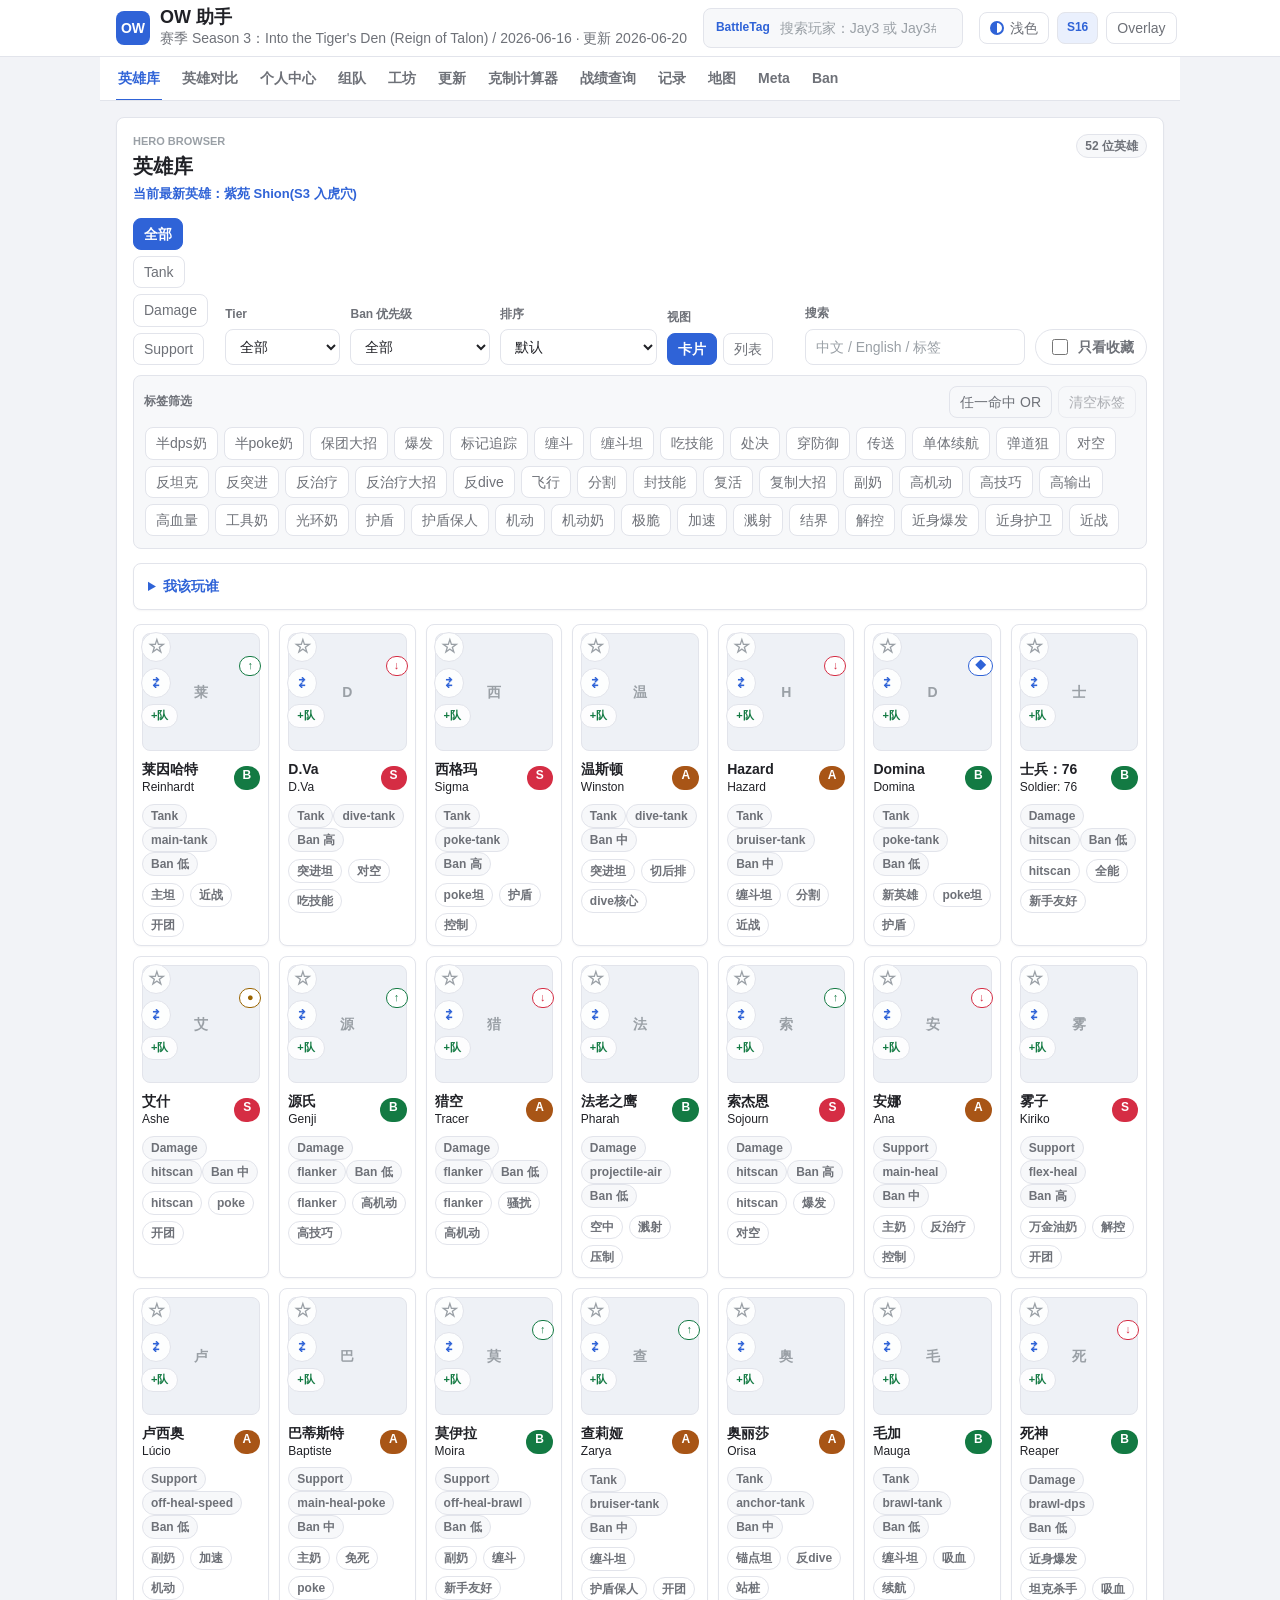
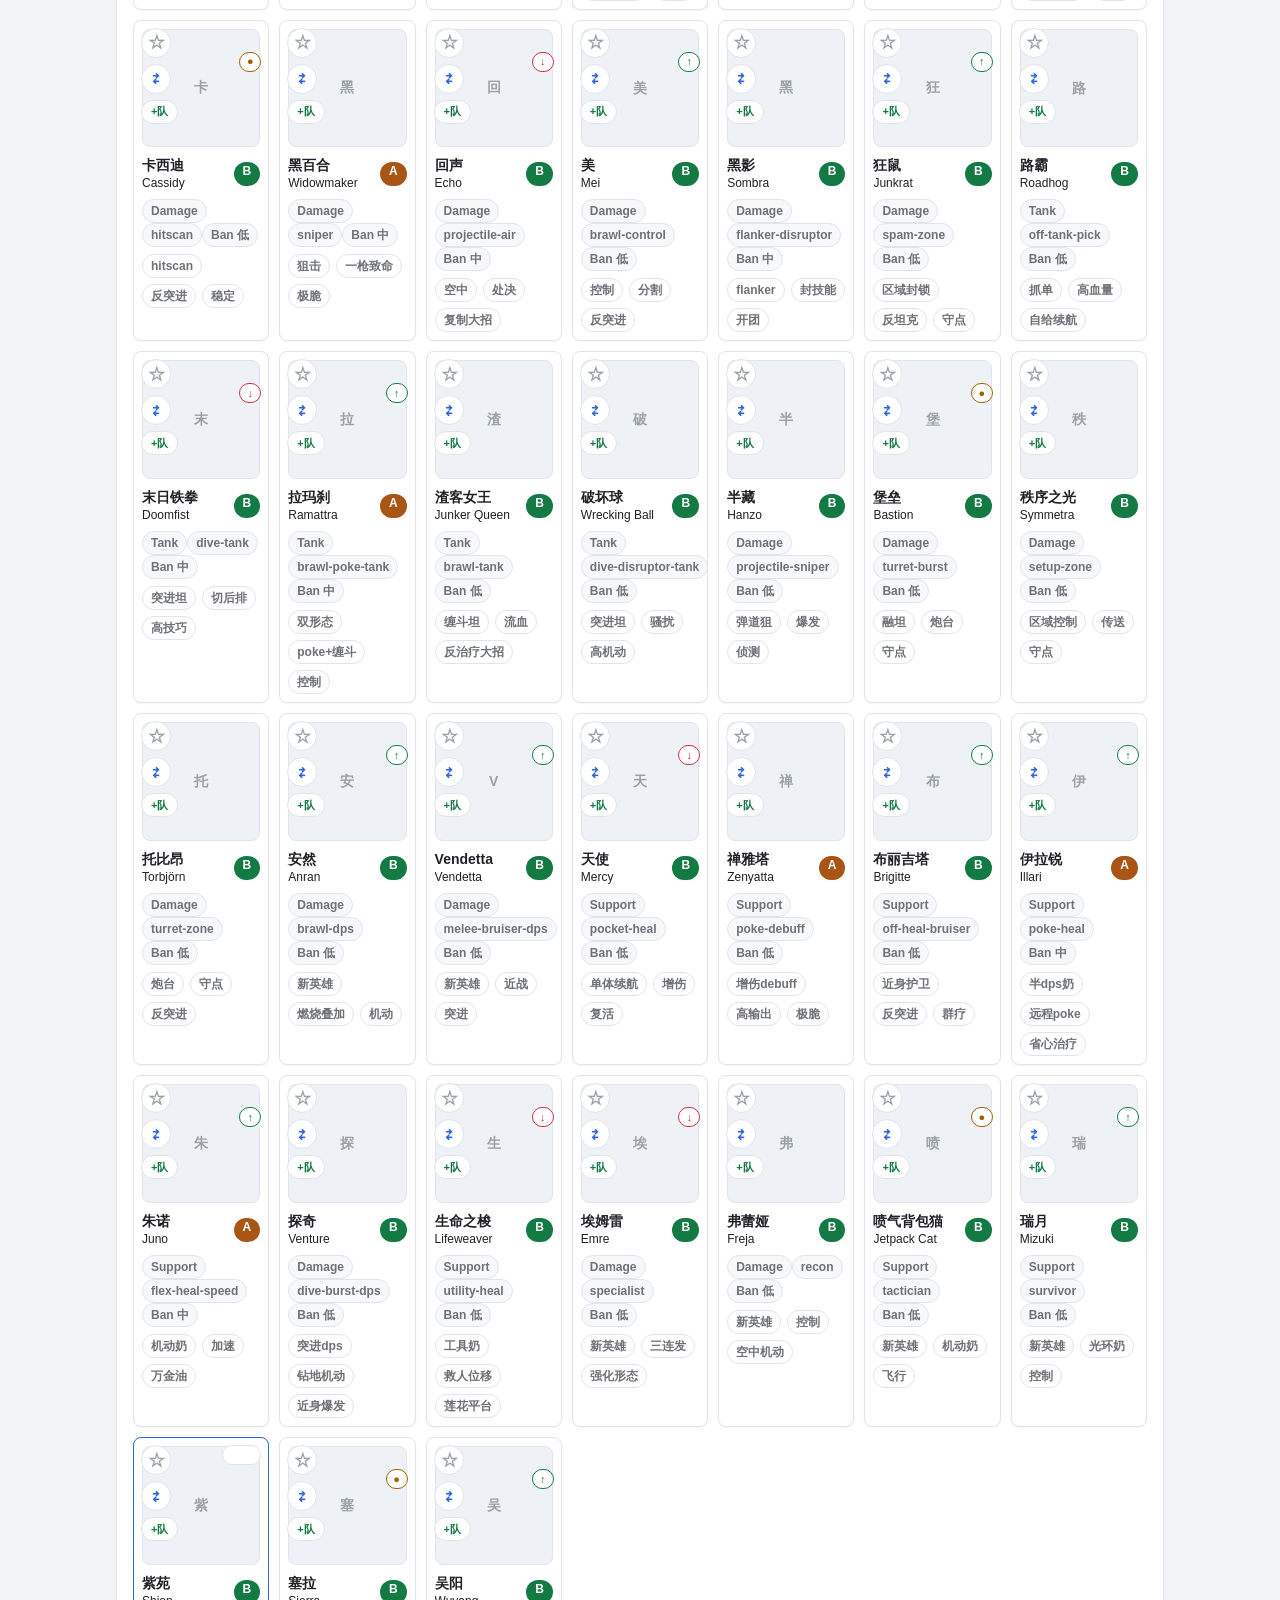
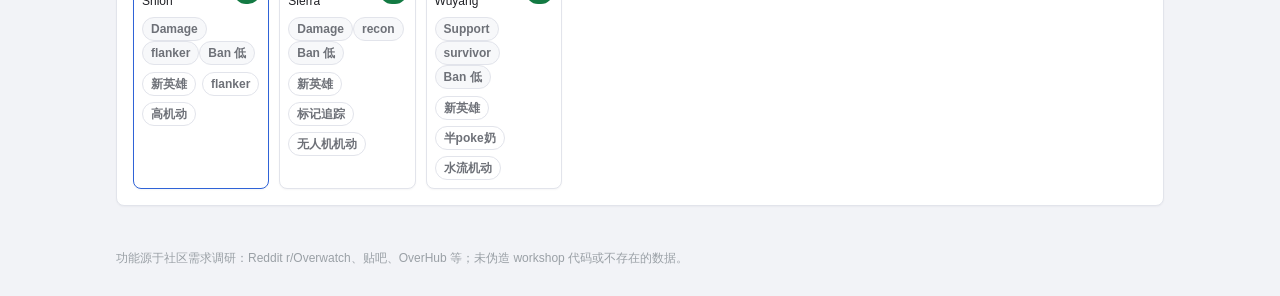
==== index.html @ 56c2a8f7 "Phase 18: 英雄库 列表/表格视图模式 (OP.GG 式) - state.heroView(grid|list) 持久化 ow-hero-view；renderHeroGrid 按模式分支，" ====
<!doctype html>
<html lang="zh-CN" data-theme="light">
  <head>
    <meta charset="utf-8">
    <meta name="viewport" content="width=device-width, initial-scale=1">
    <meta name="theme-color" content="#5383E8" media="(prefers-color-scheme: light)">
    <meta name="theme-color" content="#15171C" media="(prefers-color-scheme: dark)">
    <title>守望先锋助手</title>
    <link rel="icon" href="./icons/icon-192.png" sizes="192x192" type="image/png">
    <link rel="apple-touch-icon" href="./icons/icon-192.png">
    <script>
      (() => {
        try {
          const theme = window.localStorage.getItem("ow-theme") || "light";
          document.documentElement.dataset.theme = theme === "dark" ? "dark" : "light";
        } catch {
          document.documentElement.dataset.theme = "light";
        }
      })();
    </script>
    <script>
      (() => {
        if (window.location.protocol === "file:") return;
        const manifest = document.createElement("link");
        manifest.rel = "manifest";
        manifest.href = "./manifest.webmanifest";
        document.head.append(manifest);
      })();
    </script>
    <link rel="stylesheet" href="./src/styles.css">
    <script defer src="./src/theme.js"></script>
  </head>
  <body>
    <a class="skip-link" href="#main">跳到主内容</a>
    <header class="topbar">
      <div class="topbar-inner">
        <div class="brand">
          <div class="brand-mark" aria-hidden="true">OW</div>
          <div>
            <h1>OW 助手</h1>
            <p id="dataMeta">读取英雄数据中...</p>
          </div>
        </div>
        <label class="top-search" aria-label="BattleTag 战绩搜索">
          <span>BattleTag</span>
          <input id="playerSearchInput" type="search" placeholder="搜索玩家：Jay3 或 Jay3#1234" autocomplete="off">
        </label>
        <div class="top-actions">
          <button class="theme-toggle" type="button" id="themeToggle" aria-label="切换深浅主题" aria-pressed="false">
            <span class="theme-toggle-icon" aria-hidden="true"></span>
            <span class="theme-toggle-text">浅色</span>
          </button>
          <span class="season-pill">S16</span>
          <a class="overlay-link" href="?overlay=1" aria-label="打开 Overlay 模式">Overlay</a>
        </div>
      </div>
    </header>

    <nav class="view-tabs" aria-label="主导航" role="tablist">
      <button class="view-tab is-active" type="button" data-view="heroes" id="heroesTab">英雄库</button>
      <button class="view-tab" type="button" data-view="compare" id="compareTab">英雄对比</button>
      <button class="view-tab" type="button" data-view="me" id="meTab">个人中心</button>
      <button class="view-tab" type="button" data-view="team" id="teamTab">组队</button>
      <button class="view-tab" type="button" data-view="workshop" id="workshopTab">工坊</button>
      <button class="view-tab" type="button" data-view="updates" id="updatesTab">更新</button>
      <button class="view-tab" type="button" data-view="counter" id="counterTab">克制计算器</button>
      <button class="view-tab" type="button" data-view="profile" id="profileTab">战绩查询</button>
      <button class="view-tab" type="button" data-view="journal" id="journalTab">记录</button>
      <button class="view-tab" type="button" data-view="maps" id="mapsTab">地图</button>
      <button class="view-tab" type="button" data-view="meta" id="metaTab">Meta</button>
      <button class="view-tab" type="button" data-view="ban" id="banTab">Ban</button>
    </nav>

    <main class="app-shell" id="main" tabindex="-1">
      <section class="overlay-shell" id="overlayView" hidden aria-label="Overlay 精简模式">
        <div class="overlay-head">
          <div>
            <p class="eyebrow">Overlay</p>
            <h2>对局速查</h2>
          </div>
          <a class="ghost-link" href="./">完整模式</a>
        </div>
        <div class="overlay-grid">
          <div class="overlay-counter" id="overlayCounterMount"></div>
          <div class="overlay-ban" id="overlayBan"></div>
        </div>
      </section>

      <section class="panel view is-active" id="heroesView" aria-labelledby="heroesTitle">
        <div class="section-head">
          <div>
            <p class="eyebrow">Hero Browser</p>
            <h2 id="heroesTitle">英雄库</h2>
            <p class="latest-hero-line" id="latestHeroLine">当前最新英雄：读取中...</p>
          </div>
          <span class="count-pill" id="heroCount">0 位英雄</span>
        </div>

        <div class="toolbar" aria-label="英雄筛选">
          <div class="segmented" id="roleTabs" role="tablist" aria-label="职业筛选">
            <button class="is-active" type="button" data-role="all">全部</button>
            <button type="button" data-role="tank">Tank</button>
            <button type="button" data-role="damage">Damage</button>
            <button type="button" data-role="support">Support</button>
          </div>
          <label class="field">
            <span>Tier</span>
            <select id="tierFilter">
              <option value="all">全部</option>
              <option value="S">S</option>
              <option value="A">A</option>
              <option value="B">B</option>
              <option value="C">C</option>
            </select>
          </label>
          <label class="field">
            <span>Ban 优先级</span>
            <select id="banFilter">
              <option value="all">全部</option>
              <option value="high">high</option>
              <option value="medium">medium</option>
              <option value="low">low</option>
            </select>
          </label>
          <label class="field">
            <span>排序</span>
            <select id="heroSortFilter">
              <option value="default">默认</option>
              <option value="tier">Tier 高→低</option>
              <option value="diff-asc">难度 低→高</option>
              <option value="diff-desc">难度 高→低</option>
              <option value="hp-desc">总有效生命 高→低</option>
              <option value="name">名称 A→Z</option>
            </select>
          </label>
          <div class="field hero-view-field">
            <span>视图</span>
            <div class="segmented hero-view-toggle" id="heroViewToggle" role="group" aria-label="英雄库视图模式">
              <button class="is-active" type="button" data-hero-view="grid" aria-pressed="true">卡片</button>
              <button type="button" data-hero-view="list" aria-pressed="false">列表</button>
            </div>
          </div>
          <label class="field field-grow">
            <span>搜索</span>
            <input id="searchInput" type="search" placeholder="中文 / English / 标签">
          </label>
          <label class="favorite-filter">
            <input id="favoriteOnlyToggle" type="checkbox">
            <span>只看收藏</span>
          </label>
        </div>

        <div class="tag-filter-panel" aria-labelledby="heroTagFilterLabel">
          <div class="tag-filter-head">
            <span id="heroTagFilterLabel">标签筛选</span>
            <div class="tag-filter-actions">
              <button class="ghost-btn tag-match-toggle" type="button" id="tagMatchToggle" aria-pressed="false">任一命中 OR</button>
              <button class="ghost-btn" type="button" id="clearTagFilters" disabled>清空标签</button>
            </div>
          </div>
          <div class="tag-filter-list" id="heroTagFilters" role="group" aria-labelledby="heroTagFilterLabel"></div>
        </div>

        <details class="advisor-panel" id="heroRecommendPanel">
          <summary>我该玩谁</summary>
          <div class="recommend-controls" aria-label="新手英雄推荐器">
            <label class="field">
              <span>职业</span>
              <select id="recommendRole">
                <option value="all">任意</option>
                <option value="tank">重装</option>
                <option value="damage">输出</option>
                <option value="support">辅助</option>
              </select>
            </label>
            <label class="field">
              <span id="recommendDifficultyLabel">上手难度 ≤2</span>
              <input id="recommendDifficulty" type="range" min="1" max="5" value="2">
            </label>
            <label class="field">
              <span>风格标签</span>
              <select id="recommendTag">
                <option value="all">不限</option>
              </select>
            </label>
          </div>
          <div class="recommend-results" id="recommendResults" aria-live="polite"></div>
        </details>

        <div class="hero-grid" id="heroGrid" aria-live="polite" aria-busy="false"></div>
        <p class="empty-state" id="heroEmpty" aria-live="polite" hidden>没有符合条件的英雄。</p>
      </section>

      <section class="panel view" id="compareView" aria-labelledby="compareTitle">
        <div class="section-head">
          <div>
            <p class="eyebrow">Hero Compare</p>
            <h2 id="compareTitle">英雄对比</h2>
          </div>
          <span class="count-pill" id="compareCount">0 / 4</span>
        </div>
        <div class="compare-content" id="compareContent" aria-live="polite"></div>
      </section>

      <section class="panel view" id="teamView" aria-labelledby="teamTitle">
        <div class="section-head">
          <div>
            <p class="eyebrow">Team Builder</p>
            <h2 id="teamTitle">组队 · 阵容分析</h2>
          </div>
          <span class="count-pill" id="teamCount">0 / 5</span>
        </div>
        <div class="team-content" id="teamContent" aria-live="polite"></div>
      </section>

      <section class="panel view" id="meView" aria-labelledby="meTitle">
        <div class="section-head">
          <div>
            <p class="eyebrow">Profile</p>
            <h2 id="meTitle">个人中心</h2>
          </div>
        </div>
        <div class="me-content" id="meContent" aria-live="polite"></div>
      </section>

      <section class="panel view" id="workshopView" aria-labelledby="workshopTitle">
        <div class="section-head">
          <div>
            <p class="eyebrow">Workshop</p>
            <h2 id="workshopTitle">工坊代码</h2>
          </div>
        </div>
        <div class="workshop-content" id="workshopContent" aria-live="polite"></div>
      </section>

      <section class="panel view" id="updatesView" aria-labelledby="updatesTitle">
        <div class="section-head">
          <div>
            <p class="eyebrow">Updates</p>
            <h2 id="updatesTitle">更新</h2>
          </div>
          <span class="count-pill">2026 英雄与补丁</span>
        </div>

        <section class="updates-section" aria-labelledby="timelineTitle">
          <div class="subsection-head">
            <h3 id="timelineTitle">英雄时间线</h3>
            <span class="badge">2026 新英雄</span>
          </div>
          <div class="timeline-grid" id="updatesTimeline" aria-live="polite"></div>
        </section>

        <section class="updates-section" aria-labelledby="patchLogTitle">
          <div class="subsection-head">
            <h3 id="patchLogTitle">补丁日志</h3>
          </div>
          <div class="toolbar patch-toolbar" aria-label="补丁筛选">
            <label class="field">
              <span>职业</span>
              <select id="patchRoleFilter">
                <option value="all">全部</option>
                <option value="tank">重装</option>
                <option value="damage">输出</option>
                <option value="support">支援</option>
              </select>
            </label>
            <label class="field">
              <span>类型</span>
              <select id="patchTypeFilter">
                <option value="all">全部</option>
              </select>
            </label>
            <label class="field field-grow">
              <span>搜索</span>
              <input id="patchSearchInput" type="search" placeholder="英雄名 / 改动文本">
            </label>
          </div>
          <div class="patch-list" id="patchList" aria-live="polite"></div>
          <p class="empty-state" id="patchEmpty" aria-live="polite" hidden>暂无补丁日志。</p>
        </section>
      </section>

      <section class="panel view" id="counterView" aria-labelledby="counterTitle">
        <div class="section-head">
          <div>
            <p class="eyebrow">Counter Calculator</p>
            <h2 id="counterTitle">克制计算器</h2>
          </div>
          <span class="count-pill">1-5 个敌方英雄</span>
        </div>
        <div class="counter-layout">
          <div class="counter-picker">
            <label class="field">
              <span>输入敌方阵容</span>
              <input id="enemyInput" type="text" placeholder="例：D.Va, 法老之鹰, ana">
            </label>
            <label class="field">
              <span>我当前英雄</span>
              <select id="currentHeroSelect">
                <option value="">先选一个本方英雄</option>
              </select>
            </label>
            <div class="mini-actions">
              <button class="primary-btn" type="button" id="runCounter">计算推荐</button>
              <button class="ghost-btn" type="button" id="clearCounter">清空</button>
            </div>
            <div class="selected-list" id="selectedEnemies" aria-live="polite"></div>
            <div class="chip-grid" id="enemyChips" aria-label="选择敌方英雄"></div>
          </div>
          <div class="counter-results" id="counterResults" aria-live="polite"></div>
        </div>
      </section>

      <section class="panel view" id="profileView" aria-labelledby="profileTitle">
        <div class="section-head">
          <div>
            <p class="eyebrow">Player Search</p>
            <h2 id="profileTitle">战绩查询</h2>
          </div>
          <span class="count-pill" id="profileStatus">OverFast API</span>
        </div>
        <div class="profile-search-grid">
          <div class="field">
            <span>平台</span>
            <div class="segmented" id="platformTabs" aria-label="平台切换">
              <button class="is-active" type="button" data-platform="pc">PC</button>
              <button type="button" data-platform="console">主机</button>
            </div>
          </div>
        </div>
        <div class="recent-row" id="recentPlayers"></div>
        <div class="api-state" id="playerSearchState" aria-live="polite"></div>
        <div class="player-results" id="playerResults" aria-live="polite"></div>
        <div class="player-profile" id="playerProfile" aria-live="polite"></div>
      </section>

      <section class="panel view" id="journalView" aria-labelledby="journalTitle">
        <div class="section-head">
          <div>
            <p class="eyebrow">Session Journal</p>
            <h2 id="journalTitle">对局记录</h2>
          </div>
          <span class="count-pill" id="journalCount">0 局</span>
        </div>

        <form class="journal-form" id="journalForm">
          <fieldset class="journal-result-field">
            <legend>本局结果</legend>
            <div class="segmented journal-result" id="journalResultGroup" aria-label="选择本局结果">
              <button class="is-active" type="button" data-journal-result="win" aria-pressed="true">胜</button>
              <button type="button" data-journal-result="loss" aria-pressed="false">负</button>
              <button type="button" data-journal-result="draw" aria-pressed="false">平</button>
            </div>
          </fieldset>
          <label class="field">
            <span>我方英雄</span>
            <select id="journalHeroSelect" required>
              <option value="">选择英雄</option>
            </select>
          </label>
          <label class="field">
            <span>地图</span>
            <select id="journalMapSelect" required>
              <option value="">选择地图</option>
            </select>
          </label>
          <label class="field">
            <span>敌方阵容备注</span>
            <input id="journalEnemyNote" type="text" maxlength="120" placeholder="例：双飞 / 黑影绕后">
          </label>
          <label class="field field-grow">
            <span>备注</span>
            <textarea id="journalNote" rows="2" maxlength="240" placeholder="心情、失误点、队伍节奏"></textarea>
          </label>
          <div class="journal-actions">
            <button class="primary-btn" type="submit" id="saveJournal">保存本局</button>
            <button class="ghost-btn" type="button" id="clearJournal">清空全部</button>
          </div>
        </form>
        <div class="journal-tools" aria-label="记录导入导出与分享">
          <button class="ghost-btn" type="button" id="exportJournal">导出 JSON</button>
          <button class="ghost-btn" type="button" id="importJournal">导入 JSON</button>
          <label class="favorite-filter journal-replace-toggle">
            <input id="replaceJournalToggle" type="checkbox">
            <span>替换全部</span>
          </label>
          <button class="primary-btn" type="button" id="shareJournal">生成分享图</button>
          <input class="sr-only" id="journalImportFile" type="file" accept=".json,application/json">
          <canvas class="share-canvas" id="journalShareCanvas" width="1080" height="1350" aria-hidden="true"></canvas>
        </div>
        <p class="api-state" id="journalStatus" aria-live="polite"></p>

        <div class="journal-summary" id="journalSummary" aria-live="polite"></div>

        <div class="journal-tables">
          <section class="journal-block" aria-labelledby="journalHeroStatsTitle">
            <div class="subsection-head">
              <h3 id="journalHeroStatsTitle">按英雄趋势</h3>
            </div>
            <div class="stats-table-wrap" id="journalHeroTable"></div>
          </section>
          <section class="journal-block" aria-labelledby="journalMapStatsTitle">
            <div class="subsection-head">
              <h3 id="journalMapStatsTitle">按地图趋势</h3>
            </div>
            <div class="stats-table-wrap" id="journalMapTable"></div>
          </section>
        </div>

        <section class="journal-block" aria-labelledby="journalListTitle">
          <div class="subsection-head">
            <h3 id="journalListTitle">最近记录</h3>
            <span class="badge">平局不计入胜率分母</span>
          </div>
          <div class="journal-list" id="journalList"></div>
          <p class="empty-state" id="journalEmpty" aria-live="polite" hidden>记录你的第一局，长期看胜率趋势。</p>
        </section>
      </section>

      <section class="panel view" id="mapsView" aria-labelledby="mapsTitle">
        <div class="section-head">
          <div>
            <p class="eyebrow">Maps</p>
            <h2 id="mapsTitle">地图</h2>
          </div>
          <span class="count-pill" id="mapCount">0 张地图</span>
        </div>
        <div class="toolbar maps-toolbar">
          <div class="segmented" id="mapModeTabs" aria-label="地图模式筛选">
            <button class="is-active" type="button" data-mode="all">全部</button>
          </div>
        </div>
        <div class="api-state" id="mapsState" aria-live="polite"></div>
        <div class="maps-grid" id="mapsGrid"></div>
        <div class="map-detail" id="mapDetail" aria-live="polite"></div>
      </section>

      <section class="panel view" id="metaView" aria-labelledby="metaTitle">
        <div class="section-head">
          <div>
            <p class="eyebrow">Meta Dashboard</p>
            <h2 id="metaTitle">Meta 仪表盘</h2>
          </div>
          <span class="count-pill">本地英雄数据聚合</span>
        </div>
        <div class="meta-layout">
          <div id="tierGrid"></div>
          <div id="banBoard"></div>
          <div id="rolePassives"></div>
        </div>
      </section>

      <section class="panel view" id="banView" aria-labelledby="banTitle">
        <div class="section-head">
          <div>
            <p class="eyebrow">Ban Assistant</p>
            <h2 id="banTitle">当前建议 Ban 名单</h2>
          </div>
          <span class="count-pill" id="banCount">0 条建议</span>
        </div>
        <div class="ban-list" id="banList"></div>
      </section>
    </main>

    <aside class="compare-tray" id="compareTray" aria-label="英雄对比盘" hidden></aside>

    <footer class="site-footer">
      <p>功能源于社区需求调研：Reddit r/Overwatch、贴吧、OverHub 等；未伪造 workshop 代码或不存在的数据。</p>
    </footer>

    <aside class="drawer" id="detailDrawer" aria-hidden="true" aria-label="英雄详情">
      <div class="drawer-scrim" id="drawerScrim"></div>
      <div class="drawer-panel" id="detailDialog" role="dialog" aria-modal="true" aria-labelledby="detailTitle" tabindex="-1">
        <button class="icon-btn close-btn" type="button" id="closeDrawer" aria-label="关闭详情">×</button>
        <div id="detailContent"></div>
      </div>
    </aside>

    <script>
      (() => {
        if (window.location.protocol === "file:") {
          const dataMeta = document.getElementById("dataMeta");
          const heroEmpty = document.getElementById("heroEmpty");
          if (dataMeta) dataMeta.textContent = "请使用 http.server 从项目根目录打开。";
          if (heroEmpty) {
            heroEmpty.hidden = false;
            heroEmpty.textContent = "file:// 下已跳过应用脚本与 Service Worker 注册。";
          }
          return;
        }
        ["./src/app.js", "./src/pwa.js"].forEach((src) => {
          const script = document.createElement("script");
          script.type = "module";
          script.src = src;
          document.body.append(script);
        });
      })();
    </script>
  </body>
</html>
---- src/styles.css ----
:root {
  color-scheme: light;
  --bg: #F2F3F7;
  --surface: #FFFFFF;
  --surface-2: #F7F8FA;
  --surface-3: #EEF1F6;
  --border: #E2E4EB;
  --text: #202126;
  --text-2: #6E7178;
  --text-3: #9AA0A6;
  --primary: #2F63D7;
  --primary-weak: #EAF0FD;
  --win: #275DCE;
  --loss: #D52D44;
  --good: #137A43;
  --warn: #9A6400;
  --tier-s: #D52D44;
  --tier-a: #A85516;
  --tier-b: #137A43;
  --tier-c: #666C75;
  --tank: #A85516;
  --damage: #D52D44;
  --support: #137A43;
  --shadow: 0 1px 2px rgba(15, 23, 42, .04);
  --shadow-hover: 0 8px 24px rgba(15, 23, 42, .08);
  --focus: 0 0 0 3px rgba(83, 131, 232, .18);
  --overlay: rgba(17, 24, 39, .48);
  --radius: 8px;
}

[data-theme="dark"] {
  color-scheme: dark;
  --bg: #15171C;
  --surface: #1E2026;
  --surface-2: #24262D;
  --surface-3: #2A2D35;
  --border: #2E313A;
  --text: #E6E8EC;
  --text-2: #9CA1AC;
  --text-3: #737987;
  --primary: #78A5FF;
  --primary-weak: #26344F;
  --win: #6F9BFF;
  --loss: #FF6678;
  --good: #52D989;
  --warn: #EAB647;
  --tier-s: #F05C6E;
  --tier-a: #F0AE6A;
  --tier-b: #52D989;
  --tier-c: #AEB6C3;
  --tank: #F0AE6A;
  --damage: #F05C6E;
  --support: #52D989;
  --shadow: 0 1px 2px rgba(0, 0, 0, .24);
  --shadow-hover: 0 10px 28px rgba(0, 0, 0, .28);
  --focus: 0 0 0 3px rgba(91, 141, 239, .24);
  --overlay: rgba(0, 0, 0, .62);
}

* {
  box-sizing: border-box;
}

html {
  min-width: 320px;
  overflow-x: hidden;
  background: var(--bg);
}

body {
  margin: 0;
  min-width: 320px;
  overflow-x: hidden;
  background: var(--bg);
  color: var(--text);
  font-family: -apple-system, "Segoe UI", "Microsoft YaHei", Roboto, sans-serif;
  font-size: 14px;
  line-height: 1.45;
  text-rendering: optimizeLegibility;
}

button,
input,
select,
textarea {
  font: inherit;
}

button {
  color: inherit;
}

button,
select,
input,
textarea {
  min-width: 0;
}

button:focus-visible,
input:focus-visible,
select:focus-visible,
textarea:focus-visible,
a:focus-visible,
summary:focus-visible,
[tabindex]:focus-visible {
  outline: 2px solid var(--primary);
  outline-offset: 2px;
  box-shadow: var(--focus);
}

h1,
h2,
h3,
h4,
p,
dl,
dd {
  margin: 0;
}

img {
  display: block;
  max-width: 100%;
}

[hidden] {
  display: none !important;
}

.sr-only {
  position: absolute !important;
  width: 1px;
  height: 1px;
  margin: -1px;
  overflow: hidden;
  clip: rect(0, 0, 0, 0);
  white-space: nowrap;
  border: 0;
  padding: 0;
}

.skip-link {
  position: fixed;
  top: 10px;
  left: 10px;
  z-index: 100;
  transform: translateY(-140%);
  border: 2px solid var(--primary);
  border-radius: var(--radius);
  padding: 9px 12px;
  background: var(--surface);
  color: var(--primary);
  font-weight: 900;
  text-decoration: none;
}

.skip-link:focus,
.skip-link:focus-visible {
  transform: translateY(0);
}

.pwa-update-toast {
  position: fixed;
  right: 16px;
  bottom: 16px;
  z-index: 80;
  max-width: calc(100vw - 32px);
  border: 1px solid var(--primary);
  border-radius: var(--radius);
  padding: 10px 14px;
  background: var(--primary);
  color: var(--surface);
  font-weight: 800;
  box-shadow: var(--shadow-hover);
  cursor: pointer;
}

.pwa-update-toast:disabled {
  cursor: progress;
  opacity: .72;
}

.topbar {
  position: sticky;
  top: 0;
  z-index: 20;
  border-bottom: 1px solid var(--border);
  background: var(--surface);
}

.topbar-inner,
.view-tabs,
.app-shell,
.site-footer {
  width: min(1080px, 100%);
  margin: 0 auto;
  padding-inline: 16px;
}

.topbar-inner {
  display: grid;
  grid-template-columns: auto minmax(260px, 1fr) auto;
  gap: 16px;
  align-items: center;
  min-height: 56px;
}

.brand {
  display: flex;
  align-items: center;
  gap: 10px;
  min-width: max-content;
}

.brand-mark {
  display: grid;
  width: 34px;
  height: 34px;
  place-items: center;
  border-radius: var(--radius);
  background: var(--primary);
  color: var(--surface);
  font-weight: 900;
  letter-spacing: 0;
}

.brand h1 {
  color: var(--text);
  font-size: 18px;
  font-weight: 800;
  line-height: 1.1;
}

.brand p,
.hero-meta,
.tag-row,
.kv-grid dt,
.list-block h4,
.link-group h4,
.result-row span,
.ban-item span,
.map-card-body > span,
.mini-hero-row span,
.role-tip span,
.profile-head p,
.player-result span,
.recent-row > span,
.patch-head p,
.patch-headline,
.recommend-reason,
.swap-note,
.empty-state {
  color: var(--text-2);
}

.top-search {
  display: grid;
  grid-template-columns: auto minmax(0, 1fr);
  align-items: center;
  gap: 10px;
  min-width: 0;
  height: 40px;
  border: 1px solid var(--border);
  border-radius: var(--radius);
  padding: 0 12px;
  background: var(--surface-2);
}

.top-search span {
  color: var(--primary);
  font-size: 12px;
  font-weight: 800;
}

.top-search input {
  width: 100%;
  height: 38px;
  border: 0;
  padding: 0;
  background: transparent;
  color: var(--text);
  outline: none;
}

.top-search input::placeholder {
  color: var(--text-3);
}

.top-actions {
  display: flex;
  align-items: center;
  justify-content: flex-end;
  gap: 8px;
}

.theme-toggle,
.overlay-link,
.ghost-link,
.season-pill {
  display: inline-flex;
  align-items: center;
  justify-content: center;
  min-height: 32px;
  border: 1px solid var(--border);
  border-radius: var(--radius);
  background: var(--surface);
  color: var(--text-2);
  text-decoration: none;
  white-space: nowrap;
}

.theme-toggle,
.overlay-link,
.ghost-link {
  padding: 0 10px;
  cursor: pointer;
}

.theme-toggle:hover,
.overlay-link:hover,
.ghost-link:hover {
  border-color: var(--primary);
  color: var(--primary);
}

.theme-toggle-icon {
  width: 14px;
  height: 14px;
  margin-right: 6px;
  border: 2px solid var(--primary);
  border-radius: 999px;
  background: linear-gradient(90deg, var(--primary) 50%, transparent 50%);
}

.season-pill {
  padding: 0 9px;
  background: var(--primary-weak);
  color: var(--primary);
  font-size: 12px;
  font-weight: 800;
}

.view-tabs {
  position: sticky;
  top: 57px;
  z-index: 19;
  display: flex;
  gap: 18px;
  min-height: 44px;
  border-bottom: 1px solid var(--border);
  background: var(--surface);
  overflow-x: auto;
  scrollbar-width: none;
}

.view-tabs::-webkit-scrollbar {
  display: none;
}

.view-tab {
  position: relative;
  flex: 0 0 auto;
  border: 0;
  border-radius: 0;
  padding: 0 2px;
  background: transparent;
  color: var(--text-2);
  font-size: 14px;
  font-weight: 700;
  cursor: pointer;
}

.view-tab::after {
  position: absolute;
  right: 0;
  bottom: -1px;
  left: 0;
  height: 2px;
  background: transparent;
  content: "";
}

.view-tab:hover,
.view-tab.is-active {
  color: var(--primary);
}

.view-tab.is-active::after {
  background: var(--primary);
}

.app-shell {
  padding-top: 16px;
  padding-bottom: 44px;
}

.site-footer {
  padding-bottom: 28px;
  color: var(--text-3);
  font-size: 12px;
}

.panel,
.advisor-panel,
.patch-card,
.counter-picker,
.counter-results,
.dashboard-card,
.map-detail,
.overlay-panel,
.profile-card,
.drawer-panel {
  border: 1px solid var(--border);
  border-radius: var(--radius);
  background: var(--surface);
  box-shadow: var(--shadow);
}

.view {
  display: none;
  padding: 16px;
}

.view.is-active {
  display: block;
}

.section-head,
.subsection-head,
.patch-head,
.hero-title-row,
.timeline-head,
.patch-change-head,
.ban-item,
.profile-head,
.overlay-head {
  display: flex;
  align-items: flex-start;
  justify-content: space-between;
  gap: 12px;
}

.section-head {
  margin-bottom: 14px;
}

.section-head h2,
.overlay-head h2 {
  color: var(--text);
  font-size: 20px;
  font-weight: 800;
}

.subsection-head {
  align-items: center;
  margin-bottom: 10px;
}

.subsection-head h3,
.patch-head h3,
.dashboard-card > h3,
.result-role h3,
.overlay-panel h3 {
  color: var(--text);
  font-size: 15px;
  font-weight: 800;
}

.eyebrow {
  margin-bottom: 2px;
  color: var(--text-3);
  font-size: 11px;
  font-weight: 800;
  letter-spacing: 0;
  text-transform: uppercase;
}

.latest-hero-line {
  margin-top: 4px;
  color: var(--primary);
  font-size: 13px;
  font-weight: 800;
}

.count-pill,
.badge {
  display: inline-flex;
  align-items: center;
  justify-content: center;
  min-height: 24px;
  border: 1px solid var(--border);
  border-radius: 999px;
  padding: 2px 8px;
  background: var(--surface-2);
  color: var(--text-2);
  font-size: 12px;
  font-weight: 700;
  line-height: 1;
  white-space: nowrap;
}

.toolbar,
.recommend-controls,
.profile-search-grid,
.patch-toolbar {
  display: grid;
  grid-template-columns: auto minmax(108px, 140px) minmax(132px, 166px) minmax(150px, 190px) minmax(128px, auto) minmax(220px, 1fr) auto;
  gap: 10px;
  align-items: end;
  margin-bottom: 14px;
}

.recommend-controls {
  grid-template-columns: minmax(130px, 180px) minmax(180px, 1fr) minmax(150px, 210px);
  padding: 0 12px 12px;
}

.patch-toolbar {
  grid-template-columns: minmax(128px, 160px) minmax(150px, 180px) minmax(220px, 1fr);
}

.profile-search-grid {
  grid-template-columns: minmax(180px, 240px);
}

.field {
  display: grid;
  gap: 6px;
  min-width: 0;
}

.field span {
  color: var(--text-2);
  font-size: 12px;
  font-weight: 700;
}

.favorite-filter {
  display: inline-flex;
  align-items: center;
  justify-content: center;
  gap: 7px;
  min-width: max-content;
  min-height: 36px;
  border: 1px solid var(--border);
  border-radius: 999px;
  padding: 0 12px;
  background: var(--surface);
  color: var(--text-2);
  font-weight: 800;
  cursor: pointer;
}

.favorite-filter:hover,
.favorite-filter:has(input:focus-visible) {
  border-color: var(--primary);
  color: var(--primary);
}

.favorite-filter:has(input:checked) {
  border-color: var(--warn);
  background: color-mix(in srgb, var(--warn) 14%, var(--surface));
  color: var(--warn);
}

.favorite-filter input {
  width: 16px;
  min-height: 16px;
  accent-color: var(--warn);
}

.hero-view-field {
  min-width: max-content;
}

.hero-view-toggle {
  flex-wrap: nowrap;
}

.tag-filter-panel {
  display: grid;
  gap: 8px;
  margin: -4px 0 14px;
  border: 1px solid var(--border);
  border-radius: var(--radius);
  padding: 10px;
  background: var(--surface-2);
}

.tag-filter-head {
  display: flex;
  align-items: center;
  justify-content: space-between;
  gap: 10px;
  min-width: 0;
}

.tag-filter-head > span {
  color: var(--text-2);
  font-size: 12px;
  font-weight: 800;
}

.tag-filter-actions {
  display: flex;
  flex-wrap: wrap;
  justify-content: flex-end;
  gap: 6px;
  min-width: 0;
}

.tag-filter-list {
  display: flex;
  flex-wrap: wrap;
  gap: 6px;
  max-height: 112px;
  overflow: auto;
  padding: 1px;
}

.tag-filter-pill {
  max-width: 100%;
  white-space: nowrap;
}

.tag-match-toggle[aria-pressed="true"] {
  border-color: var(--primary);
  background: var(--primary-weak);
  color: var(--primary);
}

.tag-filter-actions .ghost-btn:disabled {
  cursor: not-allowed;
  opacity: .55;
}

input,
select,
textarea {
  width: 100%;
  min-height: 36px;
  border: 1px solid var(--border);
  border-radius: var(--radius);
  padding: 7px 10px;
  background: var(--surface);
  color: var(--text);
  outline: none;
}

input::placeholder {
  color: var(--text-3);
}

input:focus,
select:focus,
textarea:focus {
  border-color: var(--primary);
  box-shadow: var(--focus);
}

textarea {
  resize: vertical;
}

input[type="range"] {
  accent-color: var(--primary);
  padding: 0;
}

.segmented,
.mini-actions,
.selected-list,
.chip-grid,
.tag-row,
.patch-stats,
.recent-row,
.link-row,
.portrait-row,
.overlay-chips {
  display: flex;
  flex-wrap: wrap;
  gap: 6px;
}

.segmented button,
.primary-btn,
.ghost-btn,
.icon-btn,
.hero-link,
.select-chip,
.selected-chip,
.recent-chip,
.table-sort,
.portrait-btn,
.ban-mini {
  border: 1px solid var(--border);
  border-radius: var(--radius);
  background: var(--surface);
  color: var(--text-2);
  cursor: pointer;
}

.segmented button,
.primary-btn,
.ghost-btn,
.hero-link,
.select-chip,
.selected-chip,
.recent-chip,
.table-sort {
  min-height: 32px;
  padding: 5px 10px;
}

.segmented button:hover,
.ghost-btn:hover,
.hero-link:hover,
.select-chip:hover,
.selected-chip:hover,
.recent-chip:hover,
.table-sort:hover,
.ban-mini:hover,
.portrait-btn:hover,
.map-card:hover,
.player-result:hover,
.result-row:hover,
.recommend-card:hover,
.patch-change-row:hover {
  border-color: var(--primary);
  color: var(--primary);
}

/* 克制关系按关系上色：克制=绿、被克=红、协同=蓝 */
.hero-link-strong { border-color: color-mix(in srgb, var(--good) 45%, var(--border)); color: var(--good); }
.hero-link-weak { border-color: color-mix(in srgb, var(--loss) 45%, var(--border)); color: var(--loss); }
.hero-link-synergy { border-color: color-mix(in srgb, var(--primary) 45%, var(--border)); color: var(--primary); }
.hero-link-strong:hover { border-color: var(--good); color: var(--good); }
.hero-link-weak:hover { border-color: var(--loss); color: var(--loss); }
.hero-link-synergy:hover { border-color: var(--primary); color: var(--primary); }

.segmented button.is-active,
.select-chip.is-selected,
.selected-chip,
.primary-btn {
  border-color: var(--primary);
  background: var(--primary);
  color: var(--surface);
  font-weight: 800;
}

.ghost-btn {
  background: var(--surface-2);
}

.primary-btn {
  min-width: 96px;
}

.hero-grid {
  display: grid;
  grid-template-columns: repeat(auto-fill, minmax(126px, 1fr));
  gap: 10px;
}

.hero-list-mount {
  min-width: 0;
}

.hero-list-wrap {
  width: 100%;
  overflow-x: auto;
  border: 1px solid var(--border);
  border-radius: var(--radius);
  background: var(--surface);
}

.hero-list-table {
  width: 100%;
  min-width: 760px;
  border-collapse: collapse;
}

.hero-list-table th,
.hero-list-table td {
  height: 44px;
  border-bottom: 1px solid var(--border);
  padding: 8px 10px;
  color: var(--text);
  font-variant-numeric: tabular-nums;
  white-space: nowrap;
}

.hero-list-table thead th {
  background: var(--surface-2);
  color: var(--text-2);
  font-size: 12px;
  font-weight: 900;
  text-align: left;
}

.hero-list-table thead th[aria-sort]:not([aria-sort="none"]) {
  color: var(--primary);
}

.hero-list-table tbody tr:nth-child(even) {
  background: var(--surface-2);
}

.hero-list-row {
  cursor: pointer;
}

.hero-list-row:hover,
.hero-list-row:focus-visible {
  background: var(--primary-weak);
}

.hero-list-row:focus-visible {
  outline: 2px solid var(--primary);
  outline-offset: -2px;
}

.hero-list-row.is-new-hero {
  box-shadow: inset 3px 0 0 var(--primary);
}

.hero-list-name {
  display: grid;
  grid-template-columns: 36px minmax(0, 1fr);
  align-items: center;
  gap: 8px;
  min-width: 210px;
}

.hero-list-name .avatar {
  width: 36px;
  height: 36px;
}

.hero-list-names {
  display: grid;
  gap: 1px;
  min-width: 0;
}

.hero-list-names strong,
.hero-list-names span {
  overflow: hidden;
  text-overflow: ellipsis;
}

.hero-list-names span {
  color: var(--text-2);
  font-size: 12px;
}

.hero-list-number,
.hero-list-favorite {
  text-align: right;
}

.hero-list-tags {
  flex-wrap: nowrap;
}

.hero-list-sort {
  display: inline-flex;
  align-items: center;
  gap: 4px;
  border: 0;
  padding: 0;
  background: transparent;
  color: inherit;
  font-weight: inherit;
  cursor: pointer;
}

.hero-list-sort::after {
  color: var(--text-3);
  font-size: 10px;
  content: "↕";
}

th[aria-sort="ascending"] .hero-list-sort::after {
  color: var(--primary);
  content: "↑";
}

th[aria-sort="descending"] .hero-list-sort::after {
  color: var(--primary);
  content: "↓";
}

.hero-list-sort:hover {
  color: var(--primary);
}

.hero-card {
  position: relative;
  display: grid;
  align-content: start;
  gap: 8px;
  min-width: 0;
  border: 1px solid var(--border);
  border-radius: var(--radius);
  padding: 8px;
  background: var(--surface);
  color: var(--text);
  text-align: left;
  box-shadow: var(--shadow);
  cursor: pointer;
  transition: transform .14s ease, border-color .14s ease, box-shadow .14s ease;
}

.hero-card:hover {
  border-color: var(--primary);
  box-shadow: var(--shadow-hover);
  transform: translateY(-1px);
}

.hero-card:focus-visible {
  outline: 2px solid var(--primary);
  outline-offset: 3px;
  box-shadow: var(--shadow-hover);
}

.hero-card.is-new-hero {
  border-color: var(--primary);
}

.favorite-btn,
.compare-btn {
  display: inline-grid;
  place-items: center;
  width: 30px;
  height: 30px;
  border: 1px solid var(--border);
  border-radius: 999px;
  background: color-mix(in srgb, var(--surface) 88%, transparent);
  color: var(--text-3);
  font-size: 17px;
  font-weight: 900;
  line-height: 1;
  cursor: pointer;
}

.hero-card .favorite-btn,
.hero-card .compare-btn {
  position: absolute;
  left: 7px;
  z-index: 3;
}

.hero-card .favorite-btn {
  top: 7px;
}

.hero-card .compare-btn {
  top: 43px;
}

.favorite-btn:hover,
.favorite-btn[aria-pressed="true"] {
  border-color: var(--warn);
  background: color-mix(in srgb, var(--warn) 15%, var(--surface));
  color: var(--warn);
}

.compare-btn {
  color: var(--primary);
  font-size: 15px;
}

.compare-btn:hover,
.compare-btn.is-active {
  border-color: var(--primary);
  background: var(--primary);
  color: var(--surface);
}

.compare-btn:focus-visible {
  outline: 2px solid var(--primary);
  outline-offset: 2px;
  box-shadow: var(--focus);
}

/* 组队按钮（卡片左侧第三个，做成小药丸容纳「+队」） */
.team-btn {
  display: inline-grid;
  place-items: center;
  height: 24px;
  padding: 0 9px;
  border: 1px solid var(--border);
  border-radius: 999px;
  background: color-mix(in srgb, var(--surface) 88%, transparent);
  color: var(--good);
  font-size: 11px;
  font-weight: 800;
  line-height: 1;
  cursor: pointer;
}

.hero-card .team-btn {
  position: absolute;
  left: 7px;
  top: 79px;
  z-index: 3;
}

.team-btn:hover,
.team-btn.is-active {
  border-color: var(--good);
  background: var(--good);
  color: #fff;
}

.team-btn:focus-visible {
  outline: 2px solid var(--good);
  outline-offset: 2px;
  box-shadow: var(--focus);
}

.detail-team {
  width: auto;
  padding: 0 10px;
  height: 30px;
}

/* 组队视图 */
.team-slots {
  display: grid;
  grid-template-columns: repeat(5, minmax(0, 1fr));
  gap: 8px;
  margin-bottom: 14px;
}

.team-slot {
  display: grid;
  justify-items: center;
  gap: 6px;
  min-height: 96px;
  align-content: center;
  border: 1px dashed var(--border);
  border-radius: var(--radius);
  padding: 10px 6px;
  background: var(--surface-2);
  position: relative;
}

.team-slot.is-filled {
  border-style: solid;
  background: var(--surface);
}

.team-slot-name {
  display: grid;
  justify-items: center;
  gap: 1px;
  min-width: 0;
  text-align: center;
}

.team-slot-name strong { font-size: 13px; }
.team-slot-name span { color: var(--text-2); font-size: 11px; }

.team-slot .icon-btn {
  position: absolute;
  top: 4px;
  right: 4px;
}

.team-slot-empty { color: var(--text-3); font-size: 12px; }

.team-analysis {
  display: grid;
  grid-template-columns: repeat(2, minmax(0, 1fr));
  gap: 12px;
}

.team-card {
  border: 1px solid var(--border);
  border-radius: var(--radius);
  padding: 12px 14px;
  background: var(--surface);
}

.team-card h3 { margin: 0 0 8px; font-size: 14px; }
.team-card p { margin: 6px 0 0; color: var(--text-2); font-size: 13px; }

.tag.ok { border-color: var(--good); color: var(--good); }
.tag.warn { border-color: var(--warn); color: var(--warn); }

.team-threats {
  display: grid;
  gap: 6px;
  margin-bottom: 10px;
}

.team-threat-row {
  display: grid;
  grid-template-columns: 36px minmax(0, 1fr);
  gap: 10px;
  align-items: center;
  border: 1px solid var(--border);
  border-radius: var(--radius);
  padding: 6px 8px;
  background: var(--surface-2);
  text-align: left;
  cursor: pointer;
}

.team-threat-row:hover { border-color: var(--primary); }
.team-threat-row .avatar { width: 36px; height: 36px; }
.team-threat-row strong { display: block; font-size: 13px; }
.team-threat-row span { color: var(--text-2); font-size: 12px; }

.team-advice {
  margin-top: 12px;
  border-left: 3px solid var(--primary);
  padding: 8px 12px;
  background: var(--primary-weak);
  border-radius: 0 var(--radius) var(--radius) 0;
}

.team-advice p { margin: 2px 0; font-size: 13px; }

.team-message { color: var(--warn); font-size: 13px; margin: 0 0 10px; }
.team-tools { margin-top: 12px; }
.team-empty { margin-top: 12px; }

@media (max-width: 768px) {
  .team-analysis { grid-template-columns: 1fr; }
  .team-slots { grid-template-columns: repeat(3, minmax(0, 1fr)); }
}

@media (max-width: 375px) {
  .team-slots { grid-template-columns: repeat(2, minmax(0, 1fr)); }
}

.detail-favorite {
  flex: 0 0 auto;
}

.detail-compare {
  flex: 0 0 auto;
}

.avatar {
  position: relative;
  display: grid;
  width: 100%;
  aspect-ratio: 1;
  place-items: center;
  overflow: hidden;
  border: 1px solid var(--border);
  border-radius: var(--radius);
  background: var(--surface-3);
  color: var(--text-3);
  font-weight: 900;
}

.avatar span {
  z-index: 0;
}

.avatar img {
  position: absolute;
  inset: 0;
  width: 100%;
  height: 100%;
  object-fit: cover;
}

.hero-card-body {
  display: grid;
  gap: 7px;
  min-width: 0;
}

.hero-title-row {
  align-items: center;
  gap: 6px;
}

.hero-title-row strong,
.stat-hero span,
.mini-hero-row strong,
.player-result strong {
  color: var(--text);
  font-weight: 800;
}

.hero-title-row span,
.mini-hero-row span,
.player-result span {
  display: block;
  min-width: 0;
  overflow: hidden;
  font-size: 12px;
  text-overflow: ellipsis;
  white-space: nowrap;
}

.hero-meta,
.tag-row {
  min-width: 0;
}

.tag {
  background: var(--surface);
}

.tier-badge {
  min-width: 26px;
  border-color: transparent;
  color: var(--surface);
  font-weight: 900;
}

.tier-badge:not(:empty) {
  background: var(--tier-c);
}

.tier-badge:is([class]) {
  text-transform: uppercase;
}

.hero-title-row .tier-badge,
.ban-rank .tier-badge {
  background: var(--tier-c);
}

.hero-title-row .tier-badge:first-letter,
.ban-rank .tier-badge:first-letter {
  color: var(--surface);
}

.hero-card:has(.tier-badge),
.recommend-card:has(.tier-badge) {
  --unused: var(--tier-c);
}

.badge.tier-badge {
  background: var(--tier-c);
}

.badge.tier-badge:not(:empty) {
  color: var(--surface);
}

.badge.tier-badge {
  background: var(--tier-c);
}

.badge.tier-badge:where(:not([data-tier])) {
  background: var(--tier-c);
}

.badge.tier-badge[data-tier="S"] {
  background: var(--tier-s);
}

.badge.tier-badge[data-tier="A"] {
  background: var(--tier-a);
}

.badge.tier-badge[data-tier="B"] {
  background: var(--tier-b);
}

.badge.tier-badge[data-tier="C"] {
  background: var(--tier-c);
}

.ban-high {
  border-color: var(--loss);
  background: color-mix(in srgb, var(--loss) 12%, var(--surface));
  color: var(--loss);
}

.ban-medium {
  border-color: var(--warn);
  background: color-mix(in srgb, var(--warn) 14%, var(--surface));
  color: var(--warn);
}

.ban-low {
  border-color: var(--good);
  background: color-mix(in srgb, var(--good) 12%, var(--surface));
  color: var(--good);
}

.patch-type,
.latest-badge {
  border-radius: 999px;
  background: var(--surface);
}

.type-buff,
.patch-type.type-buff,
.recent-corner.buff {
  border-color: var(--good);
  color: var(--good);
}

.type-nerf,
.patch-type.type-nerf,
.recent-corner.nerf {
  border-color: var(--loss);
  color: var(--loss);
}

.type-adjust,
.patch-type.type-adjust,
.recent-corner.adjust {
  border-color: var(--warn);
  color: var(--warn);
}

.type-rework,
.patch-type.type-rework,
.recent-corner.rework {
  border-color: var(--primary);
  color: var(--primary);
}

.latest-badge,
.new-corner {
  border-color: var(--primary);
  background: var(--primary);
  color: var(--surface);
}

.corner-badge {
  position: absolute;
  top: 7px;
  right: 7px;
  z-index: 2;
  display: inline-flex;
  align-items: center;
  justify-content: center;
  min-width: 22px;
  min-height: 20px;
  border: 1px solid var(--border);
  border-radius: 999px;
  padding: 0 6px;
  background: var(--surface);
  font-size: 11px;
  font-weight: 900;
  line-height: 1;
}

.recent-corner {
  top: 31px;
}

.advisor-panel {
  margin-bottom: 14px;
  overflow: hidden;
}

.advisor-panel summary {
  padding: 12px 14px;
  color: var(--primary);
  font-weight: 800;
  cursor: pointer;
}

.recommend-results {
  display: grid;
  grid-template-columns: repeat(auto-fill, minmax(240px, 1fr));
  gap: 10px;
  padding: 0 12px 12px;
}

.recommend-card,
.player-result,
.result-row,
.patch-change-row,
.timeline-item,
.map-card,
.ban-item {
  min-width: 0;
  border: 1px solid var(--border);
  border-radius: var(--radius);
  background: var(--surface);
  color: var(--text);
  text-align: left;
  cursor: pointer;
}

.recommend-card {
  display: grid;
  grid-template-columns: 56px minmax(0, 1fr);
  gap: 10px;
  padding: 10px;
}

.recommend-card .avatar,
.patch-change-row .avatar,
.timeline-item .avatar,
.stat-hero .avatar,
.mini-hero-row .avatar,
.portrait-btn .avatar,
.player-avatar,
.profile-avatar,
.rank-card img {
  width: 48px;
  height: 48px;
  aspect-ratio: auto;
}

.timeline-grid,
.patch-list,
.result-list,
.ban-list,
.role-tips {
  display: grid;
  gap: 10px;
}

.updates-section + .updates-section {
  margin-top: 18px;
}

.timeline-grid {
  grid-template-columns: repeat(auto-fill, minmax(246px, 1fr));
}

.timeline-item {
  position: relative;
  display: grid;
  grid-template-columns: 48px minmax(0, 1fr);
  gap: 10px;
  padding: 10px;
}

.timeline-item.is-latest {
  border-color: var(--primary);
  background: var(--primary-weak);
}

.timeline-body,
.patch-change-body,
.map-card-body,
.detail-section,
.stack,
.counter-groups,
.swap-options,
.map-reco,
.ban-column,
.role-tip {
  display: grid;
  gap: 7px;
}

.patch-card {
  padding: 14px;
}

.patch-card + .patch-card {
  margin-top: 10px;
}

.patch-head {
  align-items: center;
  margin-bottom: 8px;
}

.patch-extras,
.patch-change-list {
  margin-top: 10px;
}

.patch-change-list {
  display: grid;
  gap: 8px;
}

.patch-change-row {
  display: grid;
  grid-template-columns: 48px minmax(0, 1fr);
  gap: 10px;
  padding: 9px;
}

.counter-layout {
  display: grid;
  grid-template-columns: minmax(260px, .9fr) minmax(300px, 1.1fr);
  gap: 12px;
}

.counter-picker,
.counter-results {
  min-width: 0;
  padding: 14px;
}

.selected-list,
.chip-grid {
  margin-top: 10px;
}

.chip-grid {
  max-height: 260px;
  overflow: auto;
  padding-right: 2px;
}

.result-role + .result-role {
  margin-top: 14px;
}

.result-row {
  display: flex;
  align-items: center;
  justify-content: space-between;
  gap: 12px;
  padding: 10px;
}

.result-row b {
  color: var(--primary);
  font-variant-numeric: tabular-nums;
  font-size: 18px;
  font-weight: 900;
}

.swap-advisor {
  display: grid;
  gap: 8px;
  margin-bottom: 14px;
  border: 1px solid var(--primary);
  border-radius: var(--radius);
  padding: 12px;
  background: var(--primary-weak);
}

.enemy-comp {
  display: grid;
  gap: 8px;
  margin-bottom: 14px;
  border: 1px solid var(--border);
  border-radius: var(--radius);
  padding: 12px;
  background: var(--surface-2);
}

.enemy-comp h3 { margin: 0; font-size: 14px; }
.enemy-comp p { margin: 0; color: var(--text-2); font-size: 13px; }

/* 工坊代码 */
.workshop-content { display: grid; gap: 12px; }
.workshop-steps { margin: 4px 0 0; padding-left: 20px; color: var(--text-2); font-size: 13px; }
.workshop-steps li { margin: 2px 0; }
.workshop-disclaimer {
  display: grid; gap: 8px; justify-items: start;
  border: 1px solid color-mix(in srgb, var(--warn) 45%, var(--border));
  border-radius: var(--radius); padding: 10px 12px;
  background: color-mix(in srgb, var(--warn) 10%, var(--surface));
}
.workshop-disclaimer p { margin: 0; color: var(--text); font-size: 13px; }
.workshop-codes { display: grid; gap: 8px; }
.workshop-code-row {
  display: grid; grid-template-columns: auto minmax(0, 1fr); gap: 12px; align-items: center;
  border: 1px solid var(--border); border-radius: var(--radius); padding: 8px 10px; background: var(--surface-2);
}
.workshop-code {
  font-family: ui-monospace, SFMono-Regular, Menlo, monospace; font-weight: 800; font-size: 15px;
  letter-spacing: 1px; color: var(--primary);
  border: 1px solid var(--primary); border-radius: var(--radius); padding: 6px 12px;
  background: var(--surface); cursor: pointer; white-space: nowrap;
}
.workshop-code:hover { background: var(--primary); color: #fff; }
.workshop-code-info { display: grid; gap: 1px; min-width: 0; }
.workshop-code-info strong { font-size: 13px; }
.workshop-code-info span { color: var(--text-2); font-size: 12px; }
.workshop-code-info small { color: var(--text-3); font-size: 11px; }
.workshop-msg { color: var(--good); font-size: 13px; margin: 0; }

.counter-why {
  margin: 0 0 10px; padding: 8px 10px; font-size: 13px; line-height: 1.5;
  color: var(--text); background: var(--surface-2);
  border-left: 3px solid var(--primary); border-radius: 0 var(--radius) var(--radius) 0;
}
.counter-why strong { color: var(--primary); }

/* 个人中心 */
.me-content { display: grid; gap: 12px; }
.me-head { display: grid; grid-template-columns: 56px minmax(0,1fr); gap: 12px; align-items: center; margin-bottom: 10px; }
.me-head .avatar { width: 56px; height: 56px; }
.me-head strong { display: block; font-size: 16px; }
.me-head span { color: var(--text-2); font-size: 12px; }
.me-form { display: grid; grid-template-columns: repeat(2, minmax(0,1fr)); gap: 10px; }
.me-bt-row { display: grid; grid-template-columns: minmax(0,1fr) auto; gap: 6px; }
.me-stats { display: grid; grid-template-columns: repeat(4, minmax(0,1fr)); gap: 8px; }
.me-stat {
  display: grid; gap: 2px; justify-items: start; text-align: left;
  border: 1px solid var(--border); border-radius: var(--radius); padding: 10px 12px;
  background: var(--surface-2); cursor: pointer;
}
.me-stat:hover { border-color: var(--primary); }
.me-stat strong { font-size: 18px; font-variant-numeric: tabular-nums; }
.me-stat span { color: var(--text-2); font-size: 12px; }
.me-actions { display: flex; flex-wrap: wrap; gap: 8px; margin-top: 8px; }

@media (max-width: 768px) {
  .me-form { grid-template-columns: 1fr; }
  .me-stats { grid-template-columns: repeat(2, minmax(0,1fr)); }
}

.swap-advisor h3,
.swap-options h4 {
  color: var(--primary);
  font-size: 14px;
}

.ban-item {
  align-items: center;
  padding: 12px;
}

.ban-rank {
  display: flex;
  flex-wrap: wrap;
  justify-content: flex-end;
  gap: 6px;
}

.profile-search-grid {
  margin-bottom: 10px;
}

.recent-row {
  align-items: center;
  min-height: 30px;
  margin-bottom: 8px;
}

.api-state,
.empty-state {
  display: flex;
  align-items: center;
  justify-content: center;
  gap: 8px;
  min-height: 44px;
  border-radius: var(--radius);
  color: var(--text-3);
  text-align: center;
}

.api-state.error {
  color: var(--loss);
}

.api-state.empty {
  color: var(--text-3);
}

.spinner {
  width: 16px;
  height: 16px;
  border: 2px solid var(--border);
  border-top-color: var(--primary);
  border-radius: 999px;
  animation: spin .8s linear infinite;
}

@keyframes spin {
  to {
    transform: rotate(360deg);
  }
}

.player-results {
  display: grid;
  grid-template-columns: repeat(auto-fill, minmax(210px, 1fr));
  gap: 10px;
  margin-bottom: 12px;
}

.player-result {
  display: grid;
  grid-template-columns: 44px minmax(0, 1fr);
  gap: 10px;
  align-items: center;
  padding: 9px;
}

.player-avatar,
.profile-avatar {
  display: grid;
  place-items: center;
  overflow: hidden;
  border: 1px solid var(--border);
  border-radius: var(--radius);
  background: var(--surface-3);
}

.player-avatar {
  width: 44px;
  height: 44px;
}

.profile-avatar {
  width: 70px;
  height: 70px;
}

.player-avatar img,
.profile-avatar img,
.rank-card img,
.map-shot img {
  width: 100%;
  height: 100%;
  object-fit: cover;
}

.profile-card {
  overflow: hidden;
  padding: 16px;
  background-color: var(--surface);
  background-position: center;
  background-size: cover;
}

.journal-form {
  display: grid;
  grid-template-columns: minmax(150px, .7fr) minmax(180px, 1fr) minmax(180px, 1fr);
  gap: 10px;
  align-items: end;
  margin-bottom: 10px;
  border: 1px solid var(--border);
  border-radius: var(--radius);
  padding: 12px;
  background: var(--surface-2);
}

.journal-result-field {
  min-width: 0;
  margin: 0;
  border: 0;
  padding: 0;
}

.journal-result-field legend {
  margin-bottom: 6px;
  color: var(--text-2);
  font-size: 12px;
  font-weight: 700;
}

.journal-form .field-grow {
  grid-column: span 2;
}

.journal-actions {
  display: flex;
  flex-wrap: wrap;
  gap: 8px;
}

.journal-tools {
  display: flex;
  flex-wrap: wrap;
  gap: 8px;
  align-items: center;
  margin-bottom: 8px;
}

.journal-tools button:disabled {
  cursor: not-allowed;
  opacity: .55;
}

.journal-replace-toggle {
  min-height: 32px;
  border-radius: var(--radius);
}

.share-canvas {
  position: fixed;
  left: -9999px;
  top: -9999px;
  width: 1080px;
  height: 1350px;
  pointer-events: none;
}

.journal-summary,
.journal-tables {
  display: grid;
  gap: 10px;
}

.journal-summary {
  grid-template-columns: repeat(5, minmax(0, 1fr));
  margin-top: 12px;
}

.journal-tables {
  grid-template-columns: repeat(2, minmax(0, 1fr));
  margin-top: 16px;
}

.journal-block {
  min-width: 0;
}

.journal-block + .journal-block,
.journal-tables + .journal-block {
  margin-top: 16px;
}

.journal-metric small {
  color: var(--text-3);
  font-size: 12px;
}

.journal-trend {
  display: flex;
  flex-wrap: wrap;
  gap: 5px;
}

.trend-dot {
  display: inline-grid;
  width: 24px;
  height: 24px;
  place-items: center;
  border-radius: 6px;
  color: var(--surface);
  font-size: 11px;
  font-weight: 900;
  font-variant-numeric: tabular-nums;
}

.journal-result-badge.result-win {
  border-color: var(--win);
  background: color-mix(in srgb, var(--win) 12%, var(--surface));
  color: var(--win);
}

.trend-dot.result-win {
  background: var(--win);
  color: var(--surface);
}

.journal-result-badge.result-loss {
  border-color: var(--loss);
  background: color-mix(in srgb, var(--loss) 12%, var(--surface));
  color: var(--loss);
}

.trend-dot.result-loss {
  background: var(--loss);
  color: var(--surface);
}

.journal-result-badge.result-draw {
  border-color: var(--text-3);
  background: var(--surface-3);
  color: var(--text-2);
}

.trend-dot.result-draw {
  background: var(--text-3);
  color: var(--surface);
}

.journal-table {
  min-width: 520px;
}

.journal-list {
  display: grid;
  gap: 8px;
}

.journal-entry {
  display: grid;
  grid-template-columns: minmax(0, 1fr) 28px;
  gap: 10px;
  align-items: start;
  min-width: 0;
  border: 1px solid var(--border);
  border-left-width: 4px;
  border-radius: var(--radius);
  padding: 10px;
  background: var(--surface);
}

.journal-entry.result-win {
  border-left-color: var(--win);
}

.journal-entry.result-loss {
  border-left-color: var(--loss);
}

.journal-entry.result-draw {
  border-left-color: var(--text-3);
}

.journal-entry-body {
  display: grid;
  gap: 7px;
  min-width: 0;
}

.journal-entry-body p {
  min-width: 0;
  overflow-wrap: anywhere;
  color: var(--text-2);
}

.journal-entry-title {
  display: flex;
  flex-wrap: wrap;
  gap: 8px;
  align-items: center;
}

.journal-entry-hero {
  grid-template-columns: 30px minmax(0, auto);
}

.journal-entry-hero .avatar {
  width: 30px;
  height: 30px;
}

.journal-delete {
  width: 28px;
  height: 28px;
}

.profile-head {
  align-items: center;
  justify-content: flex-start;
  margin-bottom: 14px;
}

.profile-head h3 {
  font-size: 22px;
  font-weight: 900;
}

.rank-grid,
.overview-grid,
.performance-cards {
  display: grid;
  grid-template-columns: repeat(3, minmax(0, 1fr));
  gap: 10px;
}

.overview-grid,
.performance-cards,
.stats-table-wrap {
  margin-top: 12px;
}

.rank-card,
.metric,
.performance-card {
  display: grid;
  gap: 5px;
  min-width: 0;
  border: 1px solid var(--border);
  border-radius: var(--radius);
  padding: 12px;
  background: var(--surface);
  color: var(--text);
}

.rank-card {
  position: relative;
  min-height: 92px;
  border-top: 3px solid var(--primary);
}

.rank-card img {
  position: absolute;
  right: 10px;
  bottom: 10px;
  width: 42px;
  height: 42px;
}

.rank-card span,
.metric span,
.performance-card span {
  color: var(--text-2);
  font-size: 12px;
  font-weight: 700;
}

.rank-card strong,
.metric strong {
  font-size: 18px;
  font-weight: 900;
  font-variant-numeric: tabular-nums;
}

.performance-cards {
  grid-template-columns: repeat(4, minmax(0, 1fr));
}

.performance-card {
  min-height: 132px;
  border: 0;
  background-color: var(--surface-3);
  background-position: center;
  background-size: cover;
  color: var(--surface);
  text-align: left;
  cursor: pointer;
}

.performance-card strong {
  font-size: 28px;
  font-weight: 900;
  font-variant-numeric: tabular-nums;
}

.performance-card b,
.performance-card p,
.performance-card span {
  color: var(--surface);
  text-shadow: 0 1px 2px var(--overlay);
}

.stats-table-wrap {
  width: 100%;
  overflow-x: auto;
  border: 1px solid var(--border);
  border-radius: var(--radius);
  background: var(--surface);
}

.stats-table {
  width: 100%;
  min-width: 680px;
  border-collapse: collapse;
}

.stats-table th,
.stats-table td {
  height: 40px;
  border-bottom: 1px solid var(--border);
  padding: 8px 10px;
  font-variant-numeric: tabular-nums;
  white-space: nowrap;
}

.stats-table th {
  background: var(--surface-2);
  color: var(--text-2);
  font-size: 12px;
  font-weight: 800;
  text-align: left;
}

.stats-table th:not(:first-child),
.stats-table td:not(:first-child) {
  text-align: right;
}

.stats-table tbody tr:nth-child(even) {
  background: var(--surface-2);
}

.stats-table tbody tr:hover {
  background: var(--primary-weak);
}

.stats-table .good,
.stats-table .bad {
  position: relative;
  font-weight: 900;
}

.stats-table .good {
  color: var(--win);
}

.stats-table .bad {
  color: var(--loss);
}

.stats-table .good::after,
.stats-table .bad::after {
  display: block;
  width: 100%;
  height: 3px;
  margin-top: 3px;
  border-radius: 999px;
  background: currentColor;
  opacity: .45;
  content: "";
}

.compare-tray {
  position: sticky;
  bottom: 12px;
  z-index: 18;
  width: min(1080px, calc(100% - 32px));
  margin: 14px auto 0;
  border: 1px solid color-mix(in srgb, var(--primary) 45%, var(--border));
  border-radius: var(--radius);
  background: color-mix(in srgb, var(--surface) 94%, var(--primary));
  box-shadow: var(--shadow-hover);
}

.compare-tray-inner {
  display: grid;
  grid-template-columns: minmax(120px, .6fr) minmax(0, 1fr) auto;
  gap: 10px;
  align-items: center;
  padding: 10px;
}

.compare-tray-summary {
  display: grid;
  gap: 2px;
  min-width: 0;
}

.compare-tray-summary strong {
  font-weight: 900;
}

.compare-tray-summary span,
.compare-message {
  color: var(--loss);
  font-size: 12px;
  font-weight: 800;
}

.compare-tray-heroes,
.compare-tray-actions {
  display: flex;
  flex-wrap: wrap;
  gap: 6px;
  min-width: 0;
}

.compare-tray-actions {
  justify-content: flex-end;
}

.compare-chip {
  display: inline-grid;
  grid-template-columns: 28px minmax(0, auto) 24px;
  gap: 6px;
  align-items: center;
  max-width: 150px;
  border: 1px solid var(--border);
  border-radius: 999px;
  padding: 3px;
  background: var(--surface);
}

.compare-chip .avatar {
  width: 28px;
  height: 28px;
  aspect-ratio: auto;
  border-radius: 999px;
}

.compare-chip span {
  overflow: hidden;
  font-size: 12px;
  font-weight: 800;
  text-overflow: ellipsis;
  white-space: nowrap;
}

.icon-btn {
  display: inline-grid;
  width: 24px;
  height: 24px;
  place-items: center;
  padding: 0;
  border-radius: 999px;
  font-weight: 900;
  line-height: 1;
}

.compare-content {
  display: grid;
  gap: 10px;
}

.compare-empty {
  display: grid;
  gap: 4px;
}

.compare-empty strong {
  color: var(--text);
}

.compare-table-wrap {
  width: 100%;
  overflow-x: auto;
  border: 1px solid var(--border);
  border-radius: var(--radius);
  background: var(--surface);
}

.compare-table {
  width: 100%;
  min-width: 760px;
  border-collapse: collapse;
}

.compare-table th,
.compare-table td {
  min-width: 132px;
  border-bottom: 1px solid var(--border);
  border-left: 1px solid var(--border);
  padding: 9px 10px;
  vertical-align: middle;
  font-variant-numeric: tabular-nums;
}

.compare-table th:first-child,
.compare-table td:first-child {
  border-left: 0;
}

.compare-table thead th {
  background: var(--surface-2);
}

.compare-table tbody th {
  position: sticky;
  left: 0;
  z-index: 1;
  min-width: 116px;
  background: var(--surface-2);
  color: var(--text-2);
  font-size: 12px;
  font-weight: 900;
  text-align: left;
}

.compare-table td {
  color: var(--text);
}

.compare-table tbody tr:nth-child(even) td {
  background: var(--surface-2);
}

.compare-table .is-best {
  background: var(--primary-weak) !important;
  color: var(--primary);
  font-weight: 900;
}

.compare-hero-head {
  display: grid;
  gap: 6px;
  width: 100%;
  min-width: 0;
  border: 0;
  padding: 0;
  background: transparent;
  color: var(--text);
  text-align: left;
  cursor: pointer;
}

.compare-hero-head .avatar {
  width: 54px;
  height: 54px;
  aspect-ratio: auto;
}

.compare-hero-head span {
  overflow: hidden;
  font-weight: 900;
  text-overflow: ellipsis;
  white-space: nowrap;
}

.compare-table thead th {
  position: relative;
}

.compare-table thead .icon-btn {
  position: absolute;
  top: 8px;
  right: 8px;
}

.stat-hero {
  display: inline-grid;
  grid-template-columns: 34px auto;
  gap: 8px;
  align-items: center;
  border: 0;
  padding: 0;
  background: transparent;
  color: var(--text);
  cursor: pointer;
}

.stat-hero .avatar,
.mini-hero-row .avatar,
.portrait-btn .avatar {
  width: 34px;
  height: 34px;
}

.good {
  color: var(--win);
  font-weight: 800;
}

.bad {
  color: var(--loss);
  font-weight: 800;
}

.maps-toolbar {
  grid-template-columns: 1fr;
}

.maps-grid {
  display: grid;
  grid-template-columns: repeat(auto-fill, minmax(210px, 1fr));
  gap: 10px;
}

.map-card {
  overflow: hidden;
  padding: 0;
}

.map-shot {
  aspect-ratio: 16 / 9;
  background: var(--surface-3);
}

.map-card-body {
  padding: 10px;
}

.map-meta-tag {
  border-color: var(--primary);
  color: var(--primary);
}

.map-detail {
  margin-top: 12px;
  padding: 14px;
}

.map-reco-grid,
.meta-layout {
  display: grid;
  gap: 12px;
}

.map-reco-grid {
  grid-template-columns: repeat(2, minmax(0, 1fr));
}

.map-meta-detail {
  display: grid;
  gap: 12px;
}

.map-picks h4,
.map-reco h4,
.ban-column h4,
.tier-cell h4 {
  color: var(--text);
  font-size: 13px;
  font-weight: 800;
}

.mini-hero-row {
  display: grid;
  grid-template-columns: 34px minmax(0, 1fr);
  gap: 8px;
  align-items: center;
  min-width: 0;
  padding: 8px;
}

.dashboard-card {
  overflow-x: auto;
  padding: 14px;
}

.dashboard-card > h3 {
  margin-bottom: 10px;
}

.meta-table {
  width: 100%;
  border-collapse: separate;
  border-spacing: 0;
}

.meta-table th,
.meta-table td {
  border-bottom: 8px solid transparent;
  padding: 0 8px 0 0;
  vertical-align: top;
}

.meta-table th {
  color: var(--text-2);
  font-size: 12px;
  font-weight: 900;
  text-align: left;
  white-space: nowrap;
}

.meta-table thead th {
  padding-bottom: 8px;
}

.meta-table tbody th {
  width: 74px;
  padding-top: 10px;
}

.tier-grid {
  display: grid;
  grid-template-columns: repeat(4, minmax(0, 1fr));
  gap: 8px;
}

.tier-cell {
  min-width: 0;
  border: 1px solid var(--border);
  border-radius: var(--radius);
  padding: 10px;
  background: var(--surface-2);
}

.portrait-row {
  margin-top: 8px;
}

.portrait-btn {
  padding: 0;
  overflow: hidden;
}

.portrait-btn .avatar {
  border: 0;
}

.ban-columns {
  display: grid;
  grid-template-columns: repeat(3, minmax(0, 1fr));
  gap: 10px;
}

.ban-mini {
  min-height: 34px;
  padding: 7px 9px;
  overflow-wrap: anywhere;
  text-align: left;
}

.role-tip {
  border: 1px solid var(--border);
  border-radius: var(--radius);
  padding: 10px;
  background: var(--surface-2);
}

.overlay-shell {
  width: min(760px, 100%);
  margin: 0 auto;
}

.overlay-grid {
  display: grid;
  grid-template-columns: minmax(0, 1fr) 240px;
  gap: 10px;
}

.overlay-panel {
  padding: 12px;
}

.overlay-panel h3 {
  margin-bottom: 10px;
}

.overlay-chips {
  max-height: 190px;
  overflow: auto;
}

body.is-overlay {
  background: var(--bg);
}

body.is-overlay .view-tabs,
body.is-overlay .site-footer {
  display: none;
}

body.is-overlay .app-shell {
  width: 100%;
  padding: 10px;
}

body.is-overlay .overlay-panel {
  box-shadow: none;
}

.drawer {
  pointer-events: none;
  position: fixed;
  inset: 0;
  z-index: 40;
  visibility: hidden;
}

.drawer.is-open {
  pointer-events: auto;
  visibility: visible;
}

.drawer-scrim {
  position: absolute;
  inset: 0;
  background: transparent;
  transition: background .16s ease;
}

.drawer.is-open .drawer-scrim {
  background: var(--overlay);
}

.drawer-panel {
  position: absolute;
  top: 0;
  right: 0;
  width: min(520px, 100%);
  height: 100%;
  overflow-y: auto;
  padding: 18px;
  transform: translateX(100%);
  transition: transform .18s ease;
}

.drawer.is-open .drawer-panel {
  transform: translateX(0);
}

.close-btn {
  position: sticky;
  top: 0;
  z-index: 2;
  float: right;
  display: grid;
  width: 34px;
  height: 34px;
  place-items: center;
  padding: 0;
  font-size: 24px;
  line-height: 1;
}

.detail-hero-head {
  display: grid;
  grid-template-columns: 74px minmax(0, 1fr) auto;
  gap: 12px;
  align-items: center;
  margin-bottom: 14px;
  padding-right: 42px;
}

.detail-hero-head .avatar {
  width: 74px;
  height: 74px;
}

.detail-hero-head h2 {
  font-size: 24px;
  font-weight: 900;
}

.detail-hero-head p {
  color: var(--text-2);
}

.detail-head-actions {
  display: flex;
  flex-wrap: wrap;
  gap: 6px;
  justify-content: flex-end;
}

.detail-section {
  margin-top: 10px;
  border: 1px solid var(--border);
  border-radius: var(--radius);
  padding: 12px;
  background: var(--surface-2);
}

.detail-section h3 {
  color: var(--text);
  font-size: 14px;
  font-weight: 900;
}

.kv-grid {
  display: grid;
  grid-template-columns: minmax(96px, 140px) minmax(0, 1fr);
  gap: 8px 10px;
}

.kv-grid dd {
  min-width: 0;
  overflow-wrap: anywhere;
  color: var(--text);
}

.health-block {
  display: grid;
  gap: 7px;
}

.health-label {
  color: var(--text-2);
  font-size: 12px;
}

.health-bar {
  display: flex;
  overflow: hidden;
  height: 10px;
  border-radius: 999px;
  background: var(--surface-3);
}

.health-hp {
  background: var(--good);
}

.health-armor {
  background: var(--warn);
}

.health-shield {
  background: var(--win);
}

.health-empty {
  width: 100%;
  background: var(--surface-3);
}

.list-block ul {
  display: grid;
  gap: 5px;
  margin: 0;
  padding-left: 18px;
}

.position-box {
  display: flex;
  align-items: flex-start;
  gap: 10px;
}

.depth-badge {
  flex: 0 0 auto;
  border-radius: 999px;
  padding: 4px 8px;
  background: var(--primary-weak);
  color: var(--primary);
  font-size: 12px;
  font-weight: 800;
}

@media (max-width: 920px) {
  .topbar-inner {
    grid-template-columns: 1fr;
    gap: 10px;
    padding-block: 10px;
  }

  .brand {
    min-width: 0;
  }

  .top-actions {
    justify-content: flex-start;
  }

  .view-tabs {
    top: 0;
  }

  .toolbar,
  .patch-toolbar,
  .recommend-controls,
  .counter-layout,
  .journal-form,
  .journal-tables,
  .profile-search-grid,
  .map-reco-grid,
  .overlay-grid {
    grid-template-columns: 1fr;
  }

  .journal-form .field-grow {
    grid-column: auto;
  }

  .rank-grid,
  .overview-grid,
  .performance-cards,
  .journal-summary,
  .tier-grid,
  .ban-columns {
    grid-template-columns: repeat(2, minmax(0, 1fr));
  }

  .compare-tray-inner {
    grid-template-columns: 1fr;
  }

  .compare-tray-actions {
    justify-content: flex-start;
  }
}

@media (max-width: 768px) {
  .topbar {
    position: static;
  }

  .view-tabs {
    position: static;
    flex-wrap: wrap;
    gap: 0 14px;
    padding-top: 4px;
  }

  .view-tab {
    min-height: 38px;
  }

  .app-shell {
    padding-top: 10px;
  }

  .view {
    padding: 12px;
  }

  .section-head,
  .subsection-head,
  .patch-head,
  .ban-item,
  .profile-head,
  .overlay-head {
    align-items: stretch;
    flex-direction: column;
  }

  .hero-grid {
    grid-template-columns: repeat(auto-fill, minmax(104px, 1fr));
  }

  .timeline-grid,
  .player-results,
  .recommend-results,
  .maps-grid {
    grid-template-columns: 1fr;
  }

  .hero-title-row {
    align-items: flex-start;
    flex-direction: column;
  }

  .rank-grid,
  .overview-grid,
  .performance-cards,
  .journal-summary,
  .tier-grid,
  .ban-columns {
    grid-template-columns: 1fr;
  }

  .drawer-panel {
    width: 100%;
    padding: 14px;
  }

  .detail-hero-head {
    grid-template-columns: 60px minmax(0, 1fr);
    padding-right: 40px;
  }

  .detail-hero-head .avatar {
    width: 60px;
    height: 60px;
  }

  .detail-head-actions {
    grid-column: 1 / -1;
    justify-content: flex-start;
  }

  .kv-grid {
    grid-template-columns: 1fr;
    gap: 4px;
  }
}

@media (max-width: 375px) {
  .topbar-inner,
  .view-tabs,
  .app-shell,
  .site-footer {
    padding-inline: 10px;
  }

  .top-actions {
    display: grid;
    grid-template-columns: 1fr 1fr;
  }

  .season-pill {
    display: none;
  }

  .hero-grid {
    grid-template-columns: repeat(2, minmax(0, 1fr));
  }

  .hero-card {
    padding: 7px;
  }

  .compare-tray {
    bottom: 8px;
    width: calc(100% - 20px);
  }

  .compare-tray-inner {
    padding: 8px;
  }

  .compare-chip {
    max-width: 132px;
  }

  .patch-change-row,
  .timeline-item,
  .recommend-card,
  .player-result {
    grid-template-columns: 40px minmax(0, 1fr);
  }

  .patch-change-row .avatar,
  .timeline-item .avatar,
  .recommend-card .avatar,
  .player-avatar {
    width: 40px;
    height: 40px;
  }

  .result-row,
  .position-box,
  .journal-actions,
  .journal-tools {
    align-items: stretch;
    flex-direction: column;
  }

  .journal-form {
    padding: 10px;
  }

  .journal-entry {
    grid-template-columns: minmax(0, 1fr);
  }

  .journal-delete {
    justify-self: start;
  }
}
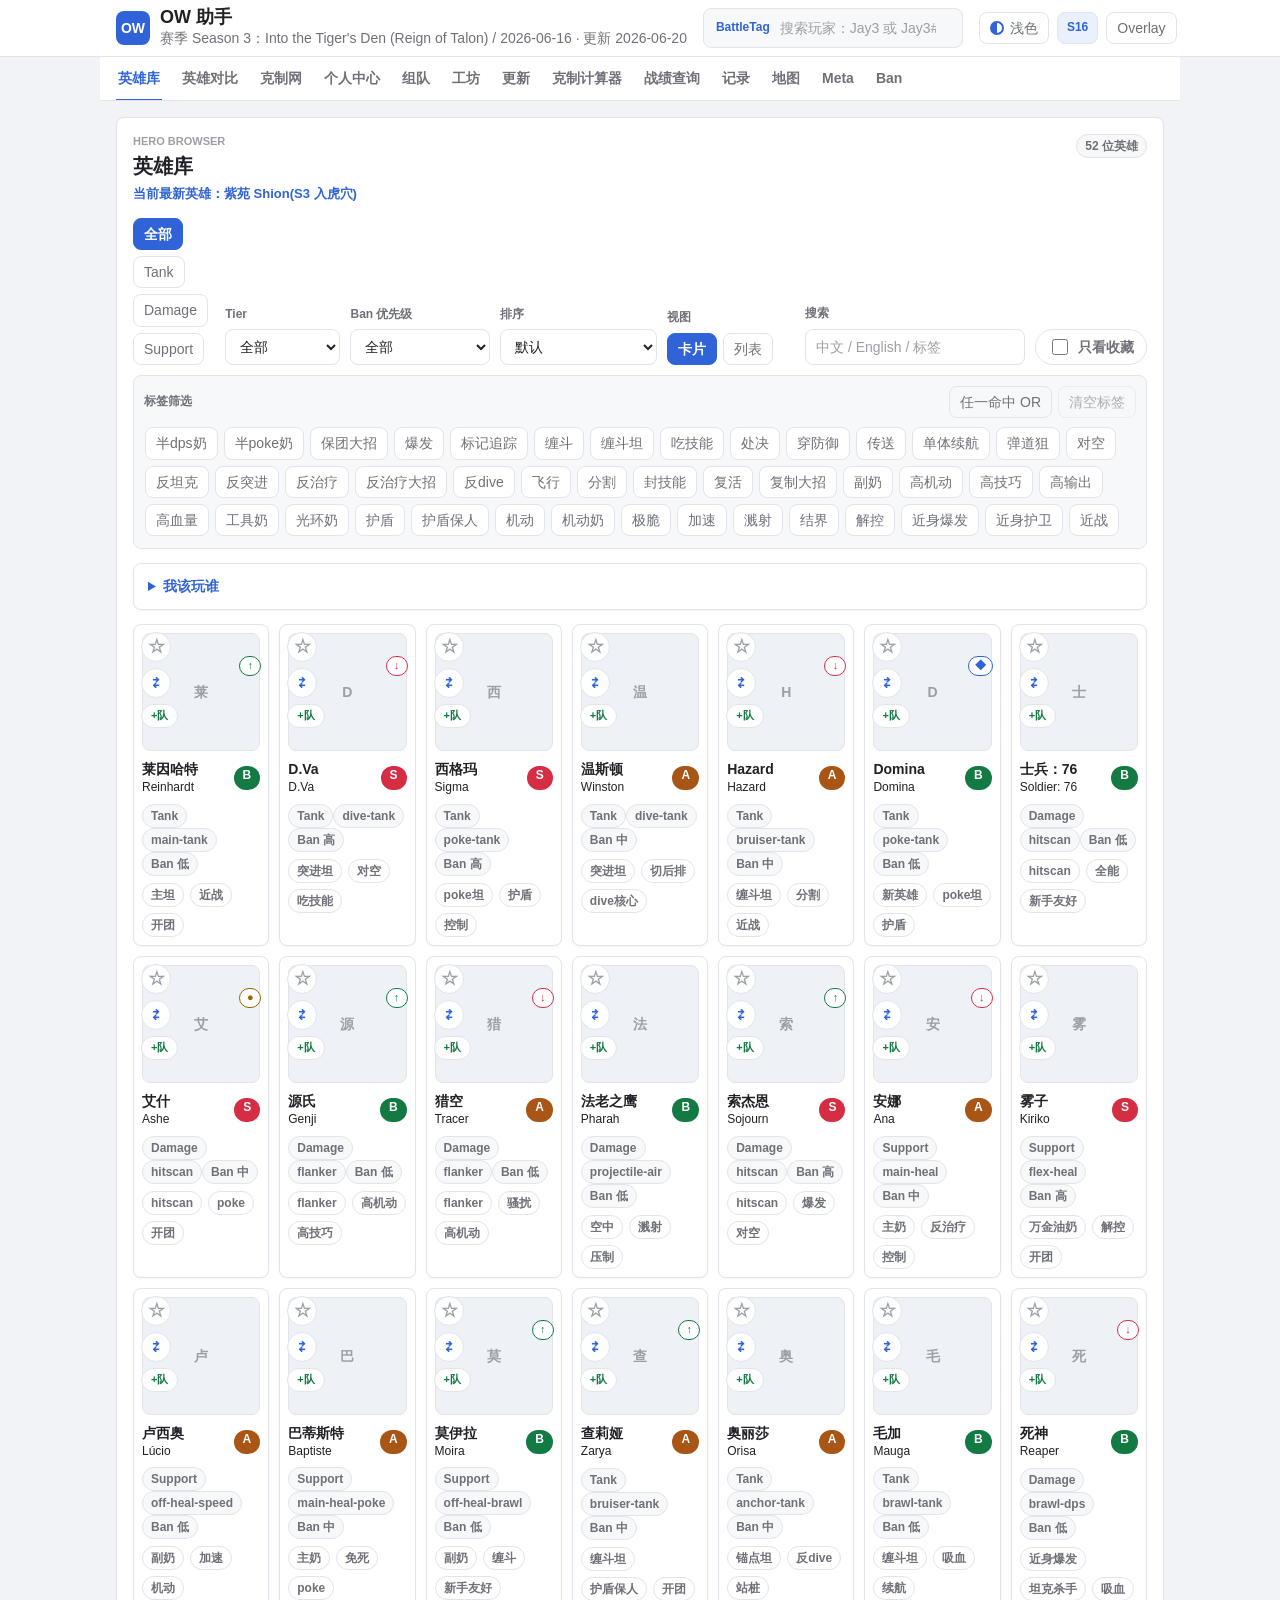
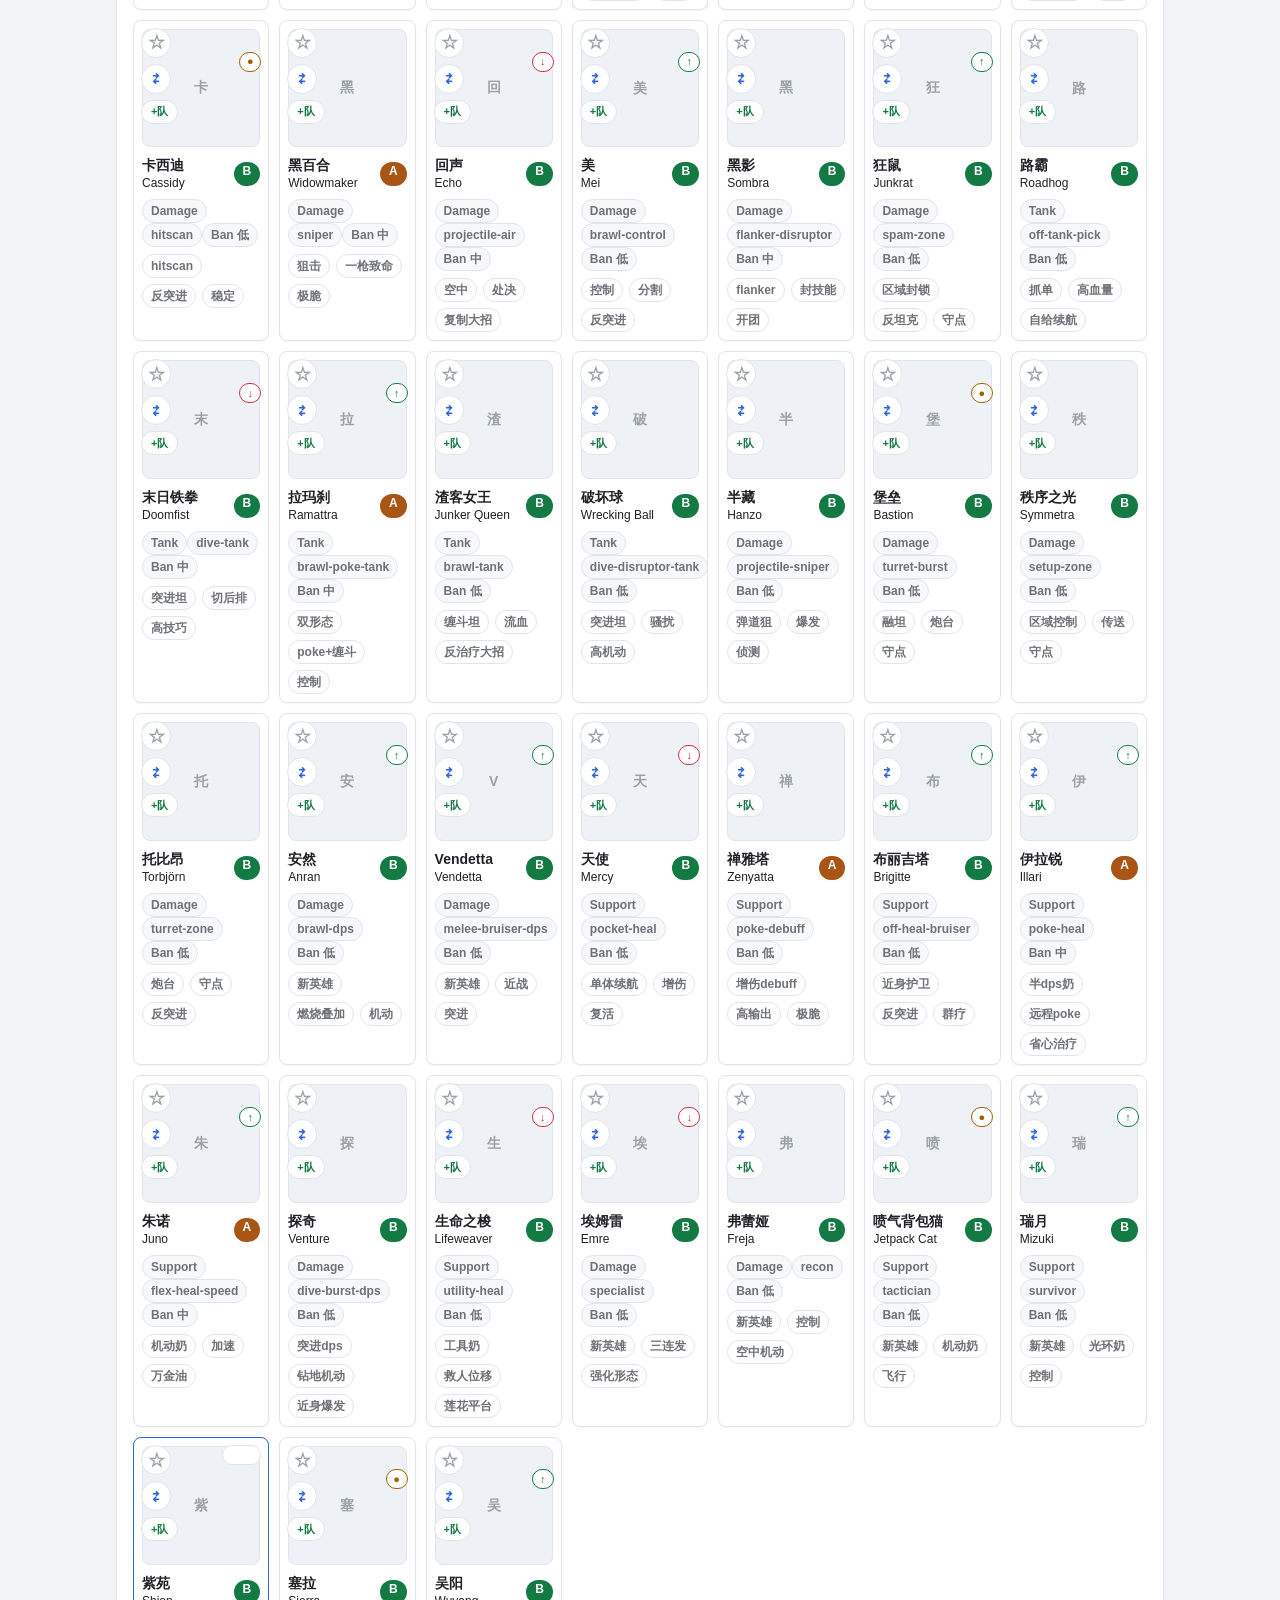
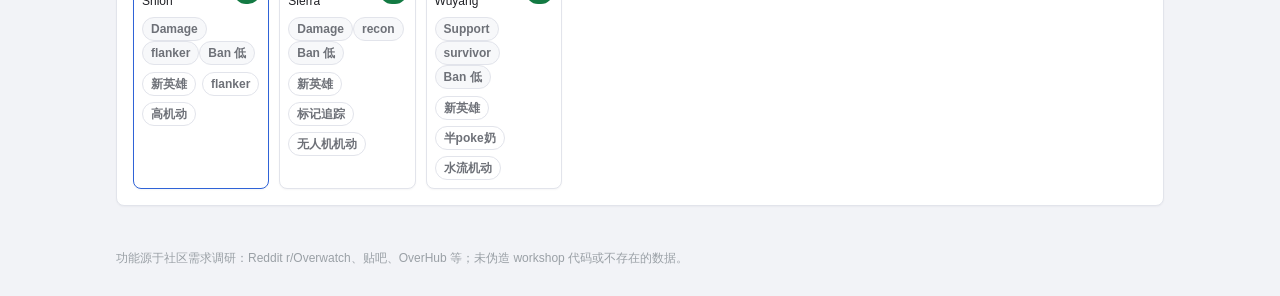
==== commit 279325bd: "Phase 19: 克制网总览视图 (#/matrix) - 新「克制网」视图：按职业分区，每英雄展示 我克制/我怕/协同 三组对手 chip   (复用 createHeroLinkGroup 上色" ====
--- a/index.html
+++ b/index.html
@@ -59,6 +59,7 @@
     <nav class="view-tabs" aria-label="主导航" role="tablist">
       <button class="view-tab is-active" type="button" data-view="heroes" id="heroesTab">英雄库</button>
       <button class="view-tab" type="button" data-view="compare" id="compareTab">英雄对比</button>
+      <button class="view-tab" type="button" data-view="matrix" id="matrixTab">克制网</button>
       <button class="view-tab" type="button" data-view="me" id="meTab">个人中心</button>
       <button class="view-tab" type="button" data-view="team" id="teamTab">组队</button>
       <button class="view-tab" type="button" data-view="workshop" id="workshopTab">工坊</button>
@@ -200,6 +201,32 @@
           <span class="count-pill" id="compareCount">0 / 4</span>
         </div>
         <div class="compare-content" id="compareContent" aria-live="polite"></div>
+      </section>
+
+      <section class="panel view" id="matrixView" aria-labelledby="matrixTitle">
+        <div class="section-head">
+          <div>
+            <p class="eyebrow">Counter Matrix</p>
+            <h2 id="matrixTitle">克制网</h2>
+          </div>
+          <span class="count-pill" id="matrixCount">0 位英雄</span>
+        </div>
+        <div class="toolbar matrix-toolbar" aria-label="克制网筛选">
+          <div class="field matrix-role-field">
+            <span>职业</span>
+            <div class="segmented" id="matrixRoleTabs" role="group" aria-label="克制网职业筛选">
+              <button class="is-active" type="button" data-matrix-role="all" aria-pressed="true">全部</button>
+              <button type="button" data-matrix-role="tank" aria-pressed="false">坦</button>
+              <button type="button" data-matrix-role="damage" aria-pressed="false">输出</button>
+              <button type="button" data-matrix-role="support" aria-pressed="false">辅</button>
+            </div>
+          </div>
+          <label class="field field-grow">
+            <span>搜索</span>
+            <input id="matrixSearchInput" type="search" placeholder="英雄中文 / English / id">
+          </label>
+        </div>
+        <div class="matrix-content" id="matrixContent" aria-live="polite"></div>
       </section>
 
       <section class="panel view" id="teamView" aria-labelledby="teamTitle">
--- a/src/styles.css
+++ b/src/styles.css
@@ -524,6 +524,10 @@
   grid-template-columns: minmax(180px, 240px);
 }
 
+.matrix-toolbar {
+  grid-template-columns: minmax(220px, auto) minmax(220px, 1fr);
+}
+
 .field {
   display: grid;
   gap: 6px;
@@ -738,6 +742,112 @@
 .hero-link-strong:hover { border-color: var(--good); color: var(--good); }
 .hero-link-weak:hover { border-color: var(--loss); color: var(--loss); }
 .hero-link-synergy:hover { border-color: var(--primary); color: var(--primary); }
+
+.matrix-content,
+.matrix-section,
+.matrix-list,
+.matrix-links {
+  display: grid;
+  gap: 10px;
+  min-width: 0;
+}
+
+.matrix-section + .matrix-section {
+  margin-top: 16px;
+}
+
+.matrix-section-head {
+  display: flex;
+  align-items: center;
+  justify-content: space-between;
+  gap: 10px;
+  min-width: 0;
+  border-bottom: 1px solid var(--border);
+  padding-bottom: 8px;
+}
+
+.matrix-section-head h3 {
+  color: var(--text);
+  font-size: 15px;
+  font-weight: 900;
+}
+
+.matrix-card {
+  display: grid;
+  grid-template-columns: minmax(190px, 240px) minmax(0, 1fr);
+  gap: 12px;
+  min-width: 0;
+  border: 1px solid var(--border);
+  border-radius: var(--radius);
+  padding: 10px;
+  background: var(--surface-2);
+}
+
+.matrix-hero {
+  display: grid;
+  grid-template-columns: 48px minmax(0, 1fr);
+  gap: 10px;
+  align-items: center;
+  min-width: 0;
+  border: 0;
+  padding: 0;
+  background: transparent;
+  color: var(--text);
+  text-align: left;
+  cursor: pointer;
+}
+
+.matrix-hero:hover strong {
+  color: var(--primary);
+}
+
+.matrix-hero .avatar {
+  width: 48px;
+  height: 48px;
+  aspect-ratio: auto;
+}
+
+.matrix-hero-names {
+  display: grid;
+  gap: 1px;
+  min-width: 0;
+}
+
+.matrix-hero-names strong,
+.matrix-hero-names span {
+  overflow: hidden;
+  text-overflow: ellipsis;
+  white-space: nowrap;
+}
+
+.matrix-hero-names strong {
+  font-size: 14px;
+  font-weight: 900;
+}
+
+.matrix-hero-names span {
+  color: var(--text-2);
+  font-size: 12px;
+}
+
+.matrix-links {
+  grid-template-columns: repeat(3, minmax(0, 1fr));
+}
+
+.matrix-links .link-group {
+  min-width: 0;
+}
+
+.matrix-links .link-row {
+  align-items: flex-start;
+  min-width: 0;
+}
+
+.matrix-links .hero-link {
+  max-width: 100%;
+  overflow-wrap: anywhere;
+  text-align: left;
+}
 
 .segmented button.is-active,
 .select-chip.is-selected,
@@ -2710,6 +2820,7 @@
 
   .toolbar,
   .patch-toolbar,
+  .matrix-toolbar,
   .recommend-controls,
   .counter-layout,
   .journal-form,
@@ -2724,6 +2835,14 @@
     grid-column: auto;
   }
 
+  .matrix-card {
+    grid-template-columns: 1fr;
+  }
+
+  .matrix-links {
+    grid-template-columns: 1fr;
+  }
+
   .rank-grid,
   .overview-grid,
   .performance-cards,
@@ -2882,6 +3001,7 @@
 
   .result-row,
   .position-box,
+  .matrix-section-head,
   .journal-actions,
   .journal-tools {
     align-items: stretch;
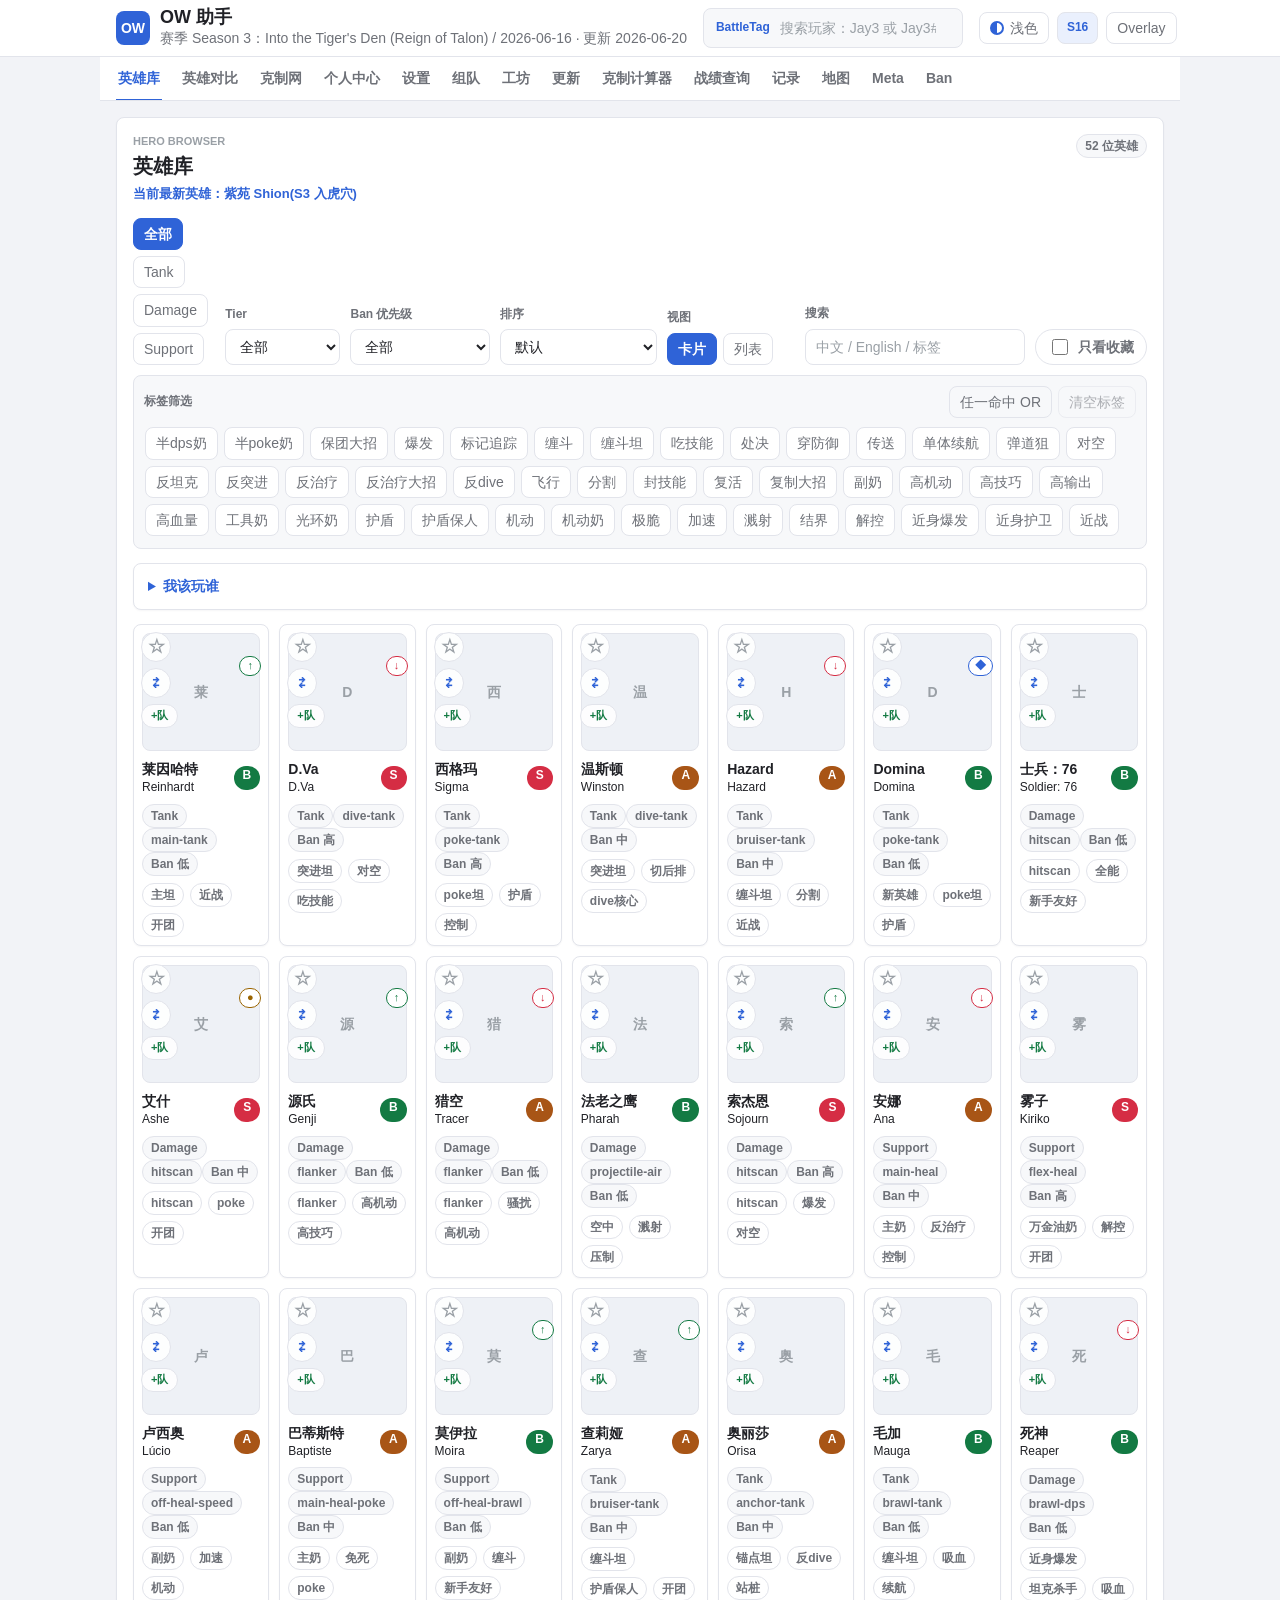
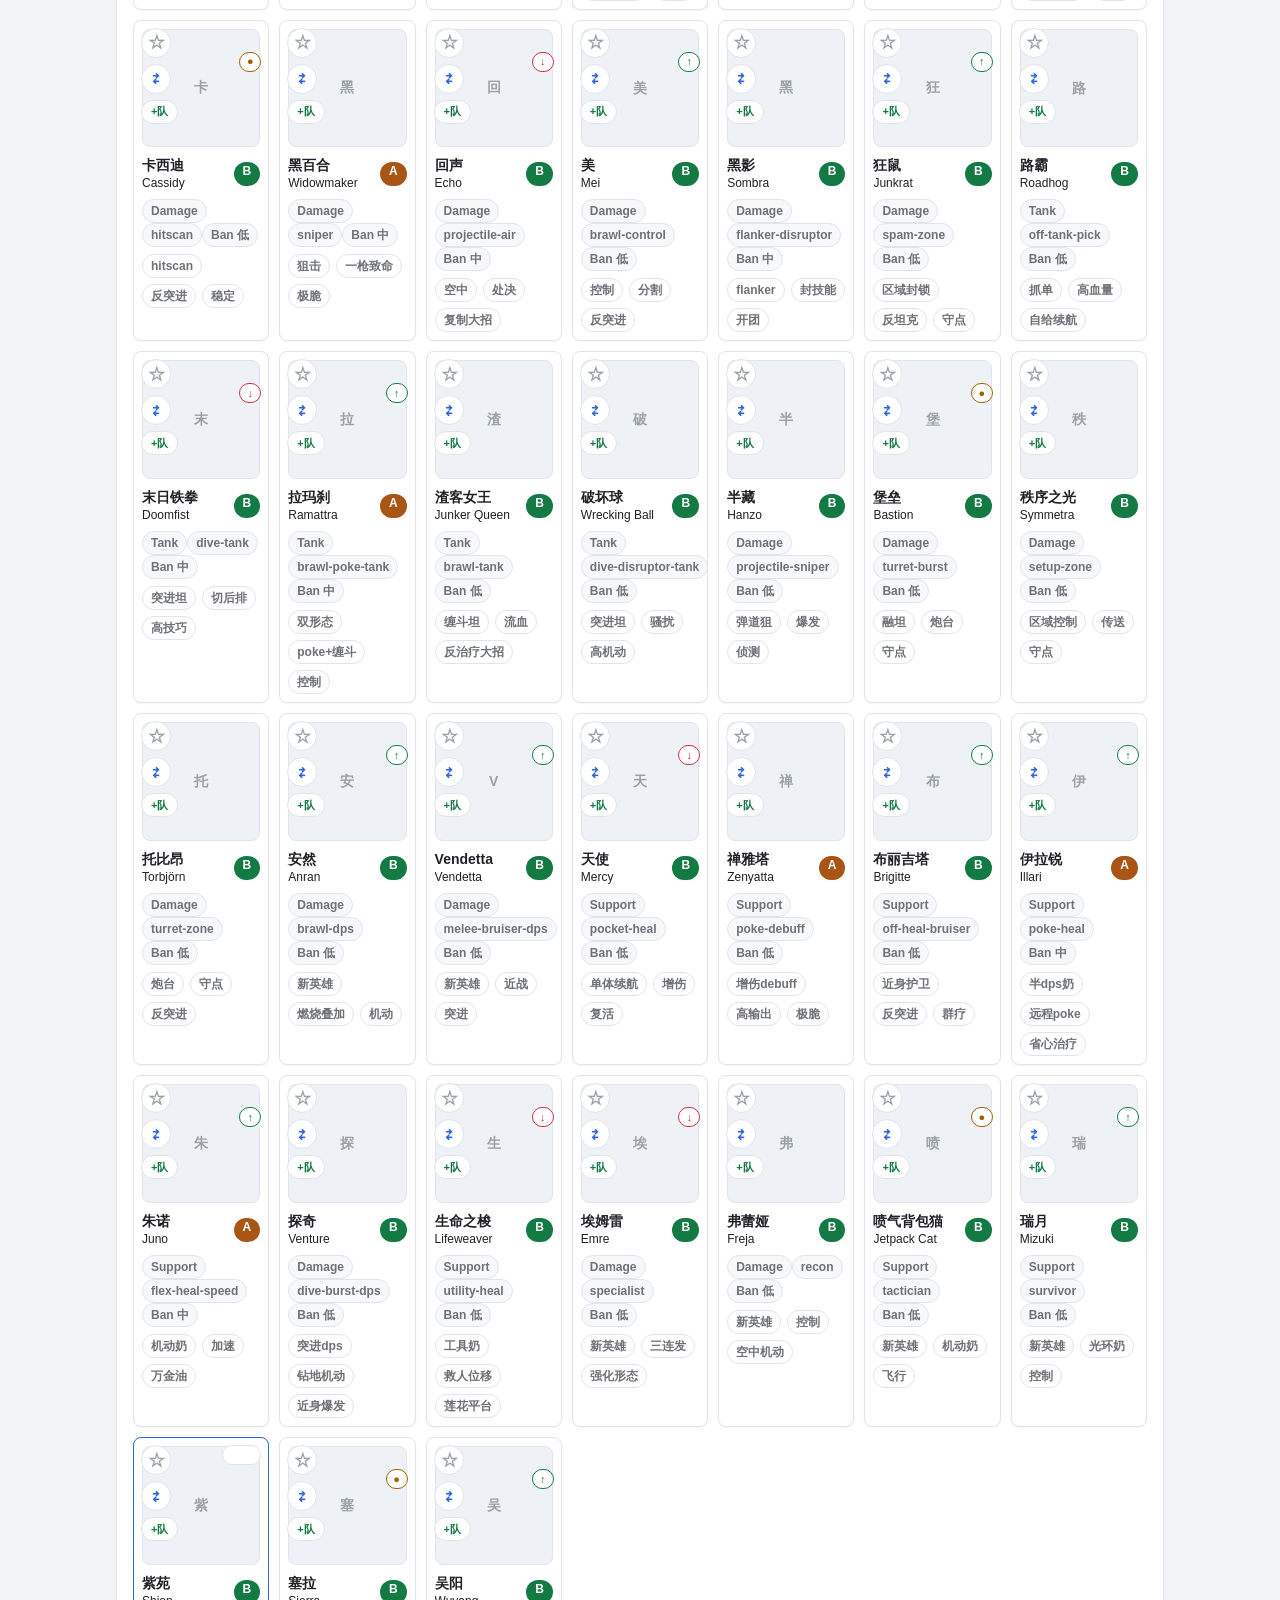
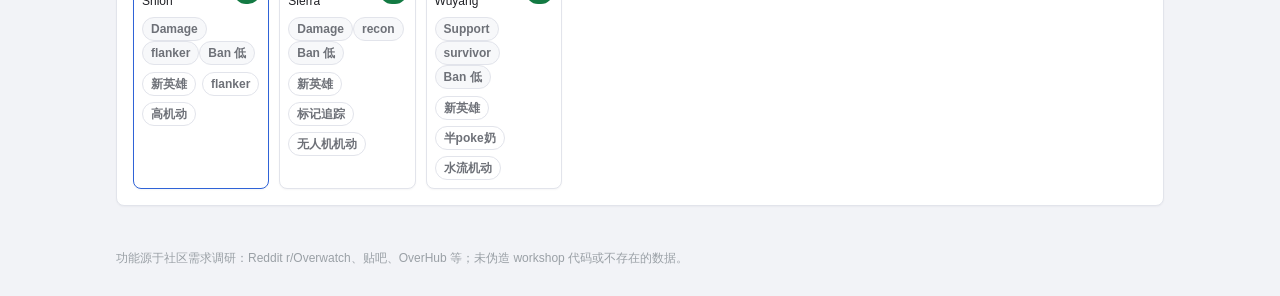
==== commit 2fe3cbce: "Phase 21: 设置与关于面板 (#/settings) - 偏好集中：主题(与顶栏双向同步)、战绩默认平台(ow-default-platform,启动应用)、   英雄库默认视图(共用 ow-" ====
--- a/index.html
+++ b/index.html
@@ -61,6 +61,7 @@
       <button class="view-tab" type="button" data-view="compare" id="compareTab">英雄对比</button>
       <button class="view-tab" type="button" data-view="matrix" id="matrixTab">克制网</button>
       <button class="view-tab" type="button" data-view="me" id="meTab">个人中心</button>
+      <button class="view-tab" type="button" data-view="settings" id="settingsTab">设置</button>
       <button class="view-tab" type="button" data-view="team" id="teamTab">组队</button>
       <button class="view-tab" type="button" data-view="workshop" id="workshopTab">工坊</button>
       <button class="view-tab" type="button" data-view="updates" id="updatesTab">更新</button>
@@ -250,6 +251,17 @@
         <div class="me-content" id="meContent" aria-live="polite"></div>
       </section>
 
+      <section class="panel view" id="settingsView" aria-labelledby="settingsTitle">
+        <div class="section-head">
+          <div>
+            <p class="eyebrow">Settings</p>
+            <h2 id="settingsTitle">设置</h2>
+          </div>
+          <span class="count-pill">偏好与关于</span>
+        </div>
+        <div class="settings-content" id="settingsContent" aria-live="polite"></div>
+      </section>
+
       <section class="panel view" id="workshopView" aria-labelledby="workshopTitle">
         <div class="section-head">
           <div>
@@ -471,6 +483,8 @@
           <span class="count-pill">本地英雄数据聚合</span>
         </div>
         <div class="meta-layout">
+          <div id="metaSeasonNote"></div>
+          <div id="metaStrongList"></div>
           <div id="tierGrid"></div>
           <div id="banBoard"></div>
           <div id="rolePassives"></div>
--- a/src/styles.css
+++ b/src/styles.css
@@ -1720,6 +1720,110 @@
   .me-stats { grid-template-columns: repeat(2, minmax(0,1fr)); }
 }
 
+.settings-content {
+  display: grid;
+  gap: 12px;
+  min-width: 0;
+}
+
+.settings-grid {
+  display: grid;
+  grid-template-columns: minmax(0, 1fr) minmax(280px, .8fr);
+  gap: 12px;
+  min-width: 0;
+}
+
+.settings-card {
+  display: grid;
+  gap: 12px;
+  min-width: 0;
+  border: 1px solid var(--border);
+  border-radius: var(--radius);
+  padding: 12px;
+  background: var(--surface-2);
+}
+
+.settings-card h3 {
+  font-size: 15px;
+  font-weight: 900;
+}
+
+.settings-fieldset {
+  display: grid;
+  gap: 7px;
+  min-width: 0;
+  border: 1px solid var(--border);
+  border-radius: var(--radius);
+  margin: 0;
+  padding: 10px;
+  background: var(--surface);
+}
+
+.settings-fieldset legend {
+  padding: 0 4px;
+  color: var(--text);
+  font-weight: 800;
+}
+
+.settings-fieldset p,
+.settings-about p,
+.settings-about-head span,
+.settings-update-status,
+.settings-feedback {
+  color: var(--text-2);
+}
+
+.settings-segmented {
+  min-width: 0;
+}
+
+.settings-segmented button {
+  min-width: 86px;
+}
+
+.settings-about-head {
+  display: grid;
+  gap: 2px;
+  min-width: 0;
+}
+
+.settings-about-head strong {
+  font-size: 18px;
+  font-weight: 900;
+}
+
+.settings-github {
+  justify-self: start;
+  min-height: 36px;
+}
+
+.settings-update-row {
+  display: grid;
+  grid-template-columns: auto minmax(0, 1fr);
+  align-items: center;
+  gap: 10px;
+  min-width: 0;
+}
+
+.settings-update-row .primary-btn:disabled {
+  cursor: progress;
+  opacity: .7;
+}
+
+.settings-update-status,
+.settings-feedback {
+  min-height: 0;
+  margin: 0;
+  padding: 0;
+  background: transparent;
+}
+
+@media (max-width: 820px) {
+  .settings-grid {
+    grid-template-columns: 1fr;
+  }
+}
+
 .swap-advisor h3,
 .swap-options h4 {
   color: var(--primary);
@@ -2476,6 +2580,10 @@
   gap: 12px;
 }
 
+.meta-layout > * {
+  min-width: 0;
+}
+
 .map-reco-grid {
   grid-template-columns: repeat(2, minmax(0, 1fr));
 }
@@ -2488,12 +2596,141 @@
 .map-picks h4,
 .map-reco h4,
 .ban-column h4,
-.tier-cell h4 {
+.tier-cell h4,
+.tier-unranked h4 {
   color: var(--text);
   font-size: 13px;
   font-weight: 800;
 }
 
+.meta-season-note {
+  display: grid;
+  gap: 4px;
+  min-width: 0;
+  border: 1px solid color-mix(in srgb, var(--primary) 35%, var(--border));
+  border-radius: var(--radius);
+  padding: 12px 14px;
+  background: color-mix(in srgb, var(--primary) 8%, var(--surface));
+  color: var(--text-2);
+  overflow-wrap: anywhere;
+}
+
+.meta-season-note strong {
+  color: var(--text);
+  font-size: 15px;
+}
+
+.meta-strong-card {
+  overflow-x: visible;
+}
+
+.meta-strong-head,
+.meta-strong-role-head {
+  display: flex;
+  align-items: flex-start;
+  justify-content: space-between;
+  gap: 10px;
+  min-width: 0;
+}
+
+.meta-strong-head h3 {
+  margin: 0;
+}
+
+.meta-strong-head p {
+  margin-top: 3px;
+  color: var(--text-2);
+  font-size: 13px;
+}
+
+.meta-strong-columns {
+  display: grid;
+  grid-template-columns: repeat(3, minmax(0, 1fr));
+  gap: 10px;
+  margin-top: 12px;
+}
+
+.meta-strong-role {
+  min-width: 0;
+  border: 1px solid var(--border);
+  border-radius: var(--radius);
+  padding: 10px;
+  background: var(--surface-2);
+}
+
+.meta-strong-role h4 {
+  color: var(--text);
+  font-size: 14px;
+  font-weight: 900;
+}
+
+.meta-strong-role-head span {
+  color: var(--text-2);
+  font-size: 12px;
+}
+
+.meta-strong-list {
+  display: grid;
+  gap: 8px;
+  margin-top: 10px;
+}
+
+.meta-strong-item {
+  display: grid;
+  grid-template-columns: 22px 36px minmax(0, 1fr) auto;
+  gap: 8px;
+  align-items: center;
+  width: 100%;
+  min-width: 0;
+  border: 1px solid var(--border);
+  border-radius: var(--radius);
+  padding: 8px;
+  background: var(--surface);
+  color: var(--text);
+  text-align: left;
+}
+
+.meta-strong-item:hover,
+.meta-strong-item:focus-visible {
+  border-color: var(--primary);
+  box-shadow: var(--shadow-soft);
+}
+
+.meta-strong-item .avatar {
+  width: 36px;
+  height: 36px;
+}
+
+.meta-strong-rank {
+  color: var(--text-2);
+  font-size: 12px;
+  font-weight: 900;
+  text-align: center;
+}
+
+.meta-strong-name {
+  display: grid;
+  gap: 1px;
+  min-width: 0;
+}
+
+.meta-strong-name strong,
+.meta-strong-name span {
+  overflow: hidden;
+  text-overflow: ellipsis;
+  white-space: nowrap;
+}
+
+.meta-strong-name span,
+.meta-strong-empty {
+  color: var(--text-2);
+  font-size: 12px;
+}
+
+.meta-empty {
+  margin: 12px 0 0;
+}
+
 .mini-hero-row {
   display: grid;
   grid-template-columns: 34px minmax(0, 1fr);
@@ -2504,6 +2741,7 @@
 }
 
 .dashboard-card {
+  min-width: 0;
   overflow-x: auto;
   padding: 14px;
 }
@@ -2558,6 +2796,14 @@
 
 .portrait-row {
   margin-top: 8px;
+}
+
+.tier-unranked {
+  margin-top: 10px;
+  border: 1px solid var(--border);
+  border-radius: var(--radius);
+  padding: 10px;
+  background: var(--surface-2);
 }
 
 .portrait-btn {
@@ -2847,6 +3093,7 @@
   .overview-grid,
   .performance-cards,
   .journal-summary,
+  .meta-strong-columns,
   .tier-grid,
   .ban-columns {
     grid-template-columns: repeat(2, minmax(0, 1fr));
@@ -2915,6 +3162,7 @@
   .overview-grid,
   .performance-cards,
   .journal-summary,
+  .meta-strong-columns,
   .tier-grid,
   .ban-columns {
     grid-template-columns: 1fr;
@@ -3003,8 +3251,10 @@
   .position-box,
   .matrix-section-head,
   .journal-actions,
-  .journal-tools {
+  .journal-tools,
+  .settings-update-row {
     align-items: stretch;
+    grid-template-columns: 1fr;
     flex-direction: column;
   }
 
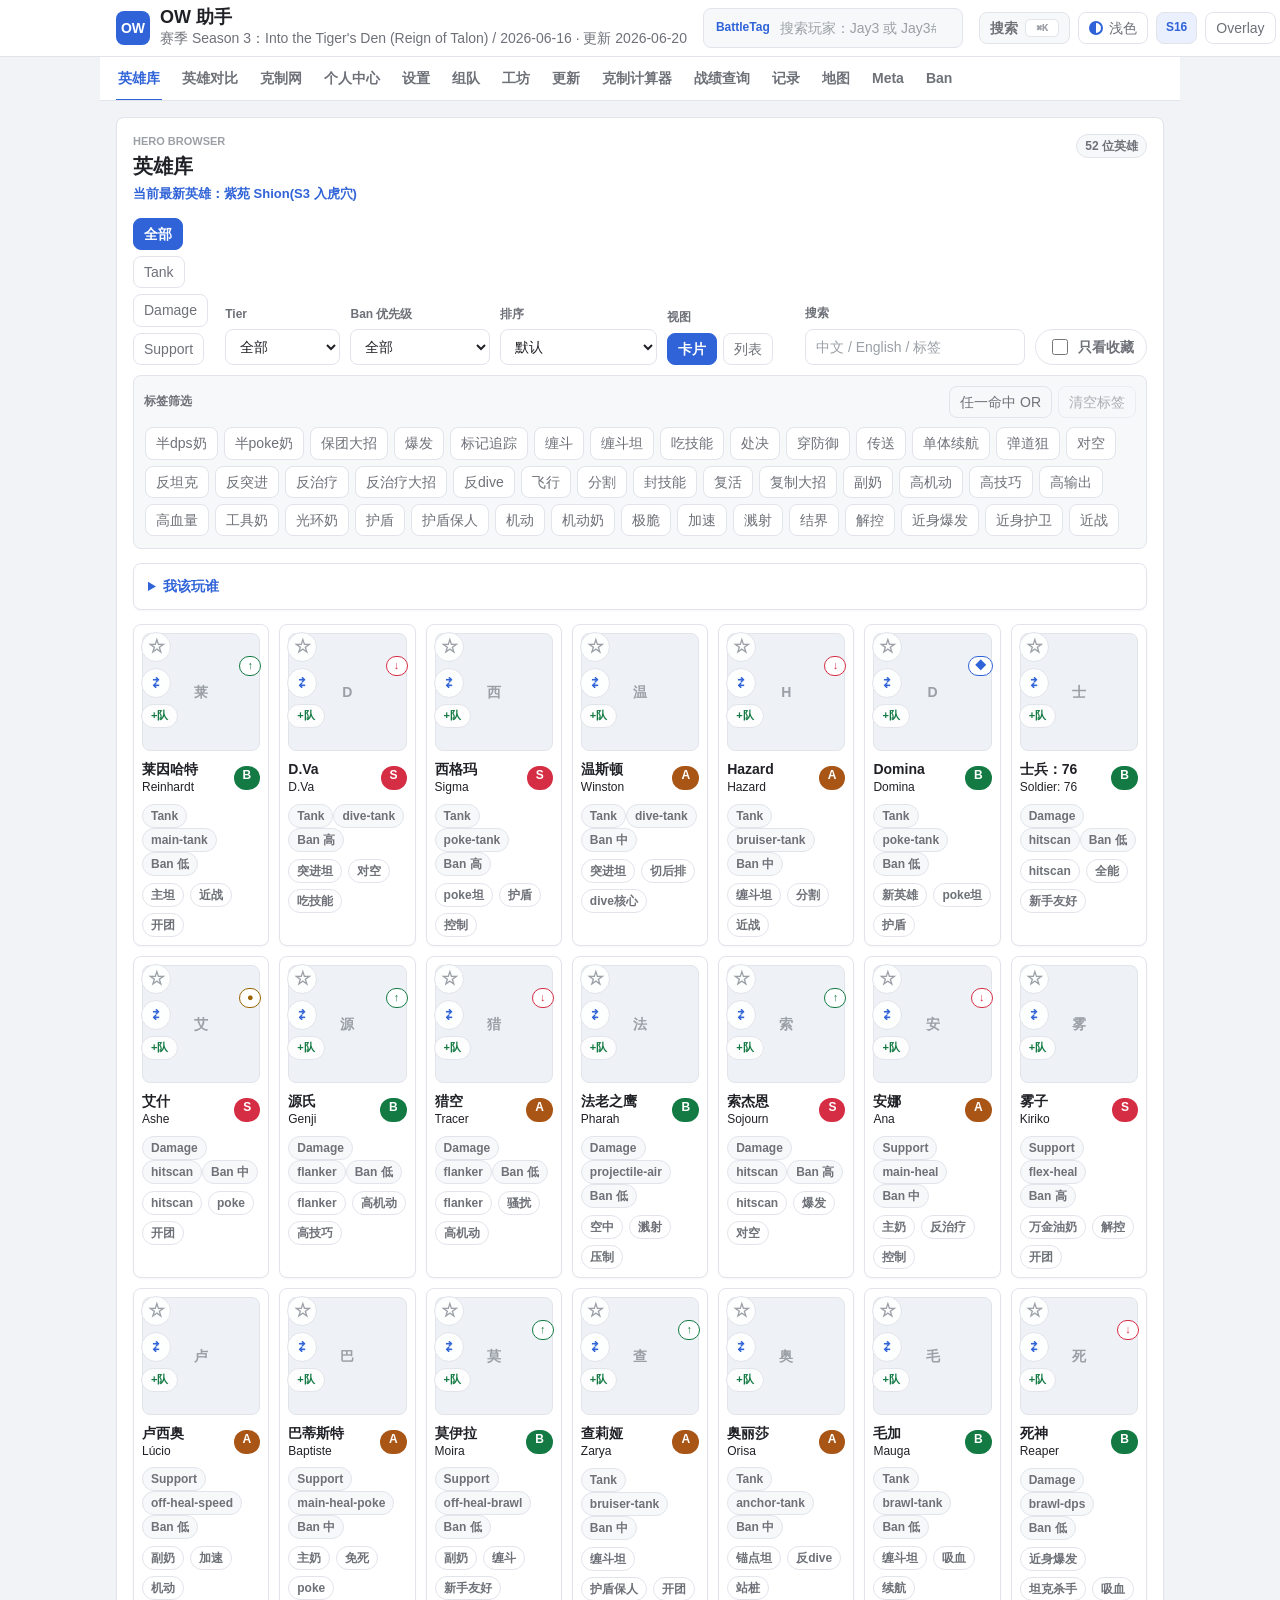
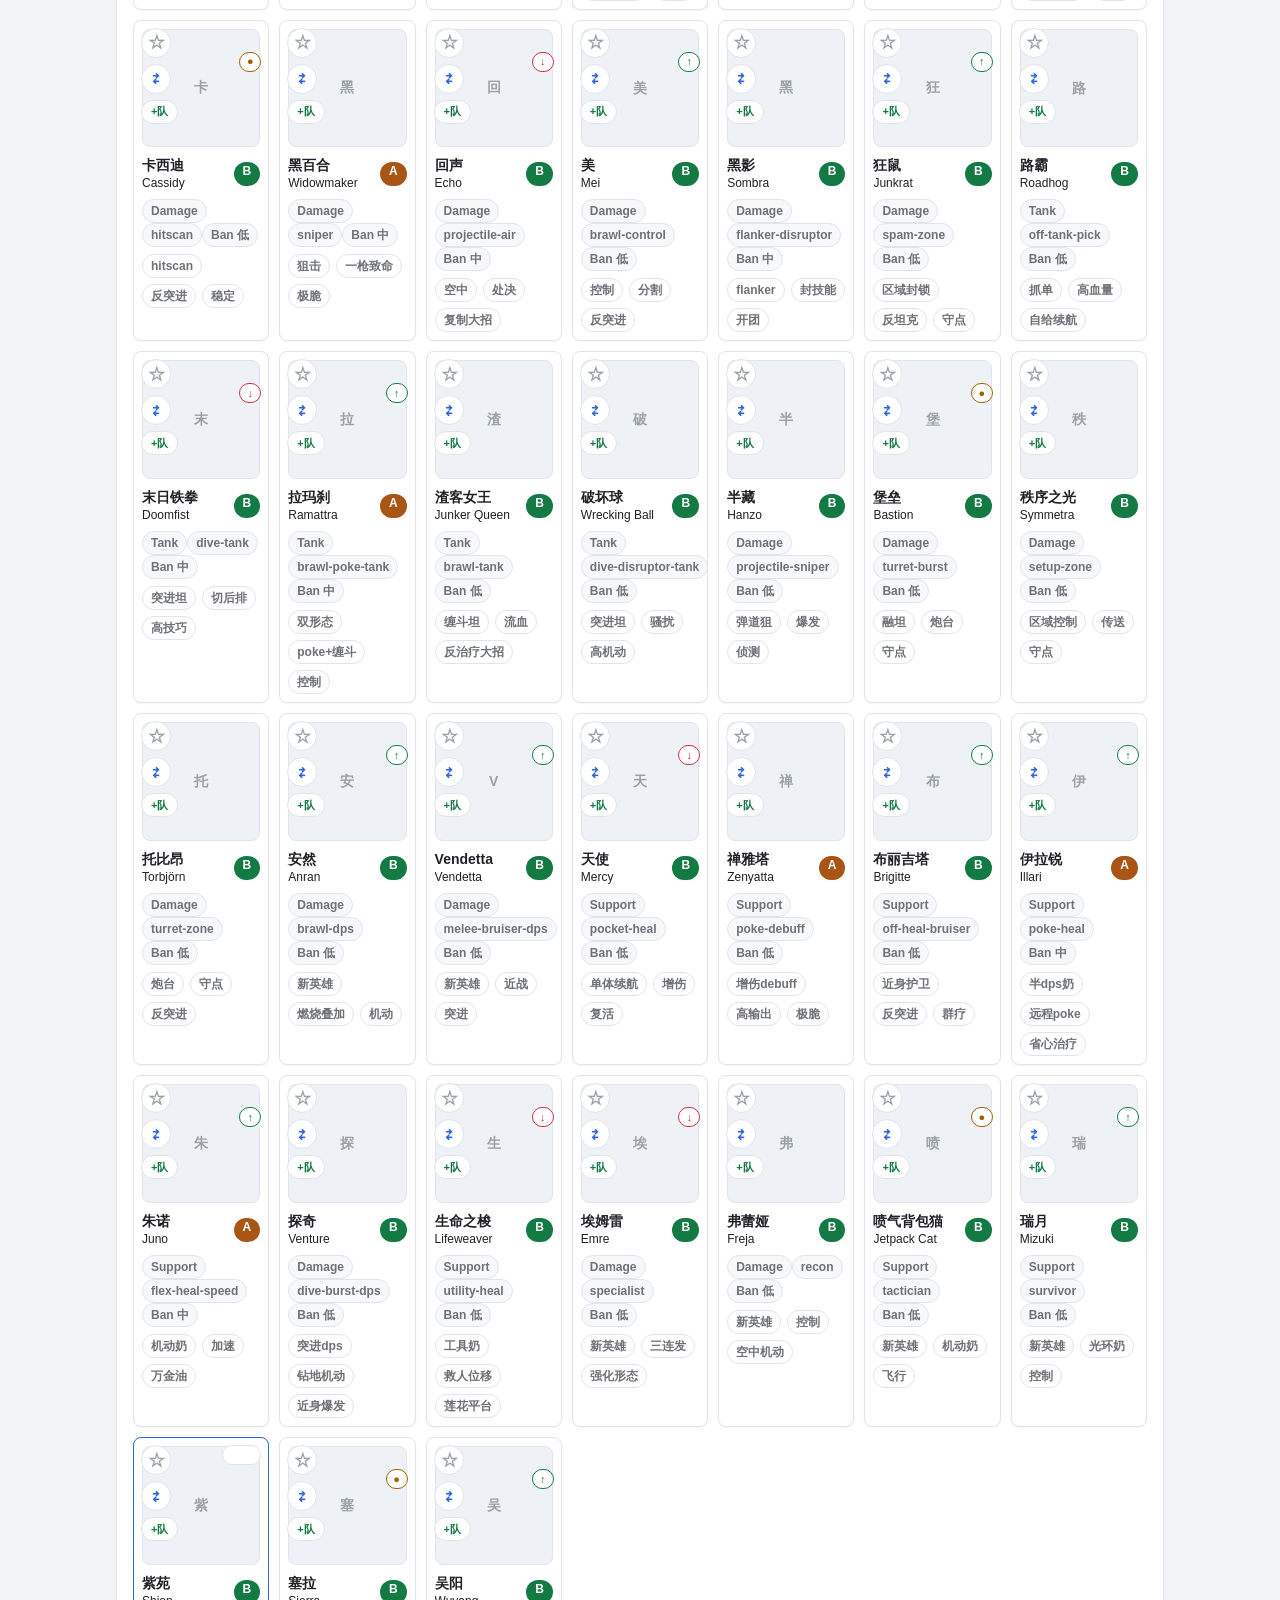
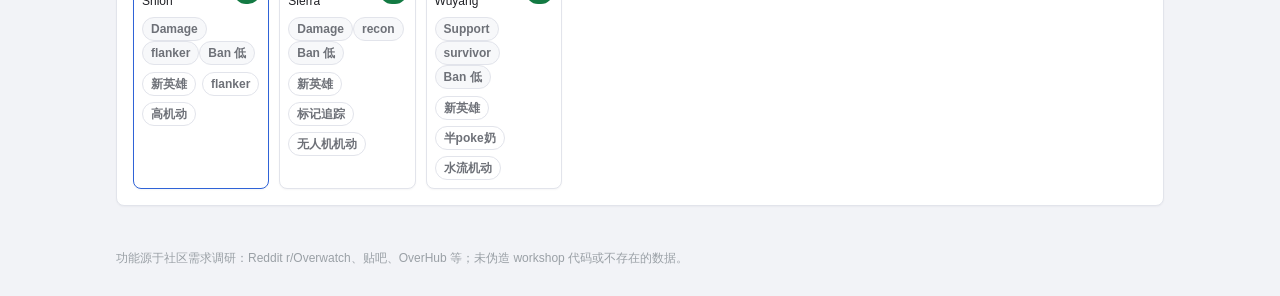
==== commit 9860ac94: "Phase 22: 全局命令面板 (Cmd/Ctrl-K 快捷搜索跳转) - Cmd/Ctrl-K 唤出命令面板(role=dialog+焦点陷阱+Esc+焦点还原)，模糊搜   英雄(→开详情)/视" ====
--- a/index.html
+++ b/index.html
@@ -46,6 +46,10 @@
           <input id="playerSearchInput" type="search" placeholder="搜索玩家：Jay3 或 Jay3#1234" autocomplete="off">
         </label>
         <div class="top-actions">
+          <button class="cmd-open" type="button" id="cmdOpen" aria-label="打开命令面板" aria-keyshortcuts="Control+K Meta+K">
+            <span>搜索</span>
+            <kbd>⌘K</kbd>
+          </button>
           <button class="theme-toggle" type="button" id="themeToggle" aria-label="切换深浅主题" aria-pressed="false">
             <span class="theme-toggle-icon" aria-hidden="true"></span>
             <span class="theme-toggle-text">浅色</span>
@@ -508,6 +512,21 @@
     <footer class="site-footer">
       <p>功能源于社区需求调研：Reddit r/Overwatch、贴吧、OverHub 等；未伪造 workshop 代码或不存在的数据。</p>
     </footer>
+
+    <aside class="cmd-palette" id="cmdPalette" hidden aria-hidden="true">
+      <div class="cmd-scrim" data-cmd-close></div>
+      <div class="cmd-dialog" id="cmdDialog" role="dialog" aria-modal="true" aria-label="命令面板" tabindex="-1">
+        <div class="cmd-head">
+          <label class="cmd-search" for="cmdInput">
+            <span class="sr-only">搜索命令</span>
+            <input id="cmdInput" type="search" placeholder="搜索英雄、视图或 BattleTag" autocomplete="off" role="combobox" aria-controls="cmdResults" aria-expanded="true" aria-autocomplete="list">
+          </label>
+          <button class="icon-btn cmd-close" type="button" id="cmdClose" aria-label="关闭命令面板">×</button>
+        </div>
+        <div class="cmd-results" id="cmdResults" role="listbox" aria-label="命令结果"></div>
+        <p class="cmd-empty empty-state" id="cmdEmpty" hidden>没有匹配的命令。</p>
+      </div>
+    </aside>
 
     <aside class="drawer" id="detailDrawer" aria-hidden="true" aria-label="英雄详情">
       <div class="drawer-scrim" id="drawerScrim"></div>
--- a/src/styles.css
+++ b/src/styles.css
@@ -295,6 +295,7 @@
 }
 
 .theme-toggle,
+.cmd-open,
 .overlay-link,
 .ghost-link,
 .season-pill {
@@ -311,6 +312,7 @@
 }
 
 .theme-toggle,
+.cmd-open,
 .overlay-link,
 .ghost-link {
   padding: 0 10px;
@@ -318,10 +320,27 @@
 }
 
 .theme-toggle:hover,
+.cmd-open:hover,
 .overlay-link:hover,
 .ghost-link:hover {
   border-color: var(--primary);
   color: var(--primary);
+}
+
+.cmd-open {
+  gap: 7px;
+  background: var(--surface-2);
+  font-weight: 800;
+}
+
+.cmd-open kbd {
+  min-width: 34px;
+  border: 1px solid var(--border);
+  border-radius: 5px;
+  padding: 1px 5px;
+  background: var(--surface);
+  color: var(--text-3);
+  font: 700 11px/1.3 ui-monospace, SFMono-Regular, Menlo, Consolas, monospace;
 }
 
 .theme-toggle-icon {
@@ -2877,6 +2896,151 @@
   box-shadow: none;
 }
 
+.cmd-palette {
+  position: fixed;
+  inset: 0;
+  z-index: 60;
+  display: grid;
+  place-items: start center;
+  padding: min(12vh, 88px) 16px 16px;
+}
+
+.cmd-scrim {
+  position: absolute;
+  inset: 0;
+  background: var(--overlay);
+}
+
+.cmd-dialog {
+  position: relative;
+  z-index: 1;
+  width: min(640px, 100%);
+  max-height: min(680px, calc(100vh - 32px));
+  overflow: hidden;
+  border: 1px solid var(--border);
+  border-radius: var(--radius);
+  background: var(--surface);
+  box-shadow: var(--shadow-hover);
+}
+
+.cmd-head {
+  display: grid;
+  grid-template-columns: minmax(0, 1fr) auto;
+  gap: 8px;
+  align-items: center;
+  border-bottom: 1px solid var(--border);
+  padding: 10px;
+}
+
+.cmd-search input {
+  width: 100%;
+  height: 44px;
+  border: 1px solid var(--border);
+  border-radius: var(--radius);
+  padding: 0 13px;
+  background: var(--surface-2);
+  color: var(--text);
+  font-size: 16px;
+  font-weight: 700;
+}
+
+.cmd-close {
+  width: 44px;
+  height: 44px;
+  padding: 0;
+  font-size: 24px;
+}
+
+.cmd-results {
+  display: grid;
+  gap: 4px;
+  max-height: min(520px, calc(100vh - 160px));
+  overflow-y: auto;
+  padding: 8px;
+}
+
+.cmd-result {
+  display: grid;
+  grid-template-columns: 42px minmax(0, 1fr) auto;
+  gap: 10px;
+  align-items: center;
+  min-height: 58px;
+  width: 100%;
+  border: 1px solid transparent;
+  border-radius: var(--radius);
+  padding: 7px 9px;
+  background: transparent;
+  color: var(--text);
+  text-align: left;
+  cursor: pointer;
+}
+
+.cmd-result:hover,
+.cmd-result.is-selected {
+  border-color: var(--primary);
+  background: var(--primary-weak);
+}
+
+.cmd-result .avatar,
+.cmd-result-icon {
+  width: 42px;
+  height: 42px;
+}
+
+.cmd-result-icon {
+  display: grid;
+  place-items: center;
+  border-radius: var(--radius);
+  background: var(--surface-3);
+  color: var(--primary);
+  font-weight: 900;
+}
+
+.cmd-result-body {
+  display: grid;
+  min-width: 0;
+}
+
+.cmd-result-body strong,
+.cmd-result-body span {
+  overflow: hidden;
+  text-overflow: ellipsis;
+  white-space: nowrap;
+}
+
+.cmd-result-body strong {
+  font-size: 14px;
+  font-weight: 900;
+}
+
+.cmd-result-body span {
+  color: var(--text-2);
+  font-size: 12px;
+}
+
+.cmd-result-type {
+  border: 1px solid var(--border);
+  border-radius: 999px;
+  padding: 2px 8px;
+  background: var(--surface);
+  color: var(--text-2);
+  font-size: 12px;
+  font-weight: 800;
+  white-space: nowrap;
+}
+
+.cmd-result-type-hero {
+  color: var(--primary);
+}
+
+.cmd-result-type-player {
+  color: var(--good);
+}
+
+.cmd-empty {
+  padding: 18px;
+}
+
 .drawer {
   pointer-events: none;
   position: fixed;
@@ -3207,6 +3371,29 @@
     grid-template-columns: 1fr 1fr;
   }
 
+  .cmd-open {
+    justify-content: center;
+  }
+
+  .cmd-palette {
+    padding-inline: 10px;
+  }
+
+  .cmd-result {
+    grid-template-columns: 38px minmax(0, 1fr);
+  }
+
+  .cmd-result .avatar,
+  .cmd-result-icon {
+    width: 38px;
+    height: 38px;
+  }
+
+  .cmd-result-type {
+    grid-column: 2;
+    justify-self: start;
+  }
+
   .season-pill {
     display: none;
   }
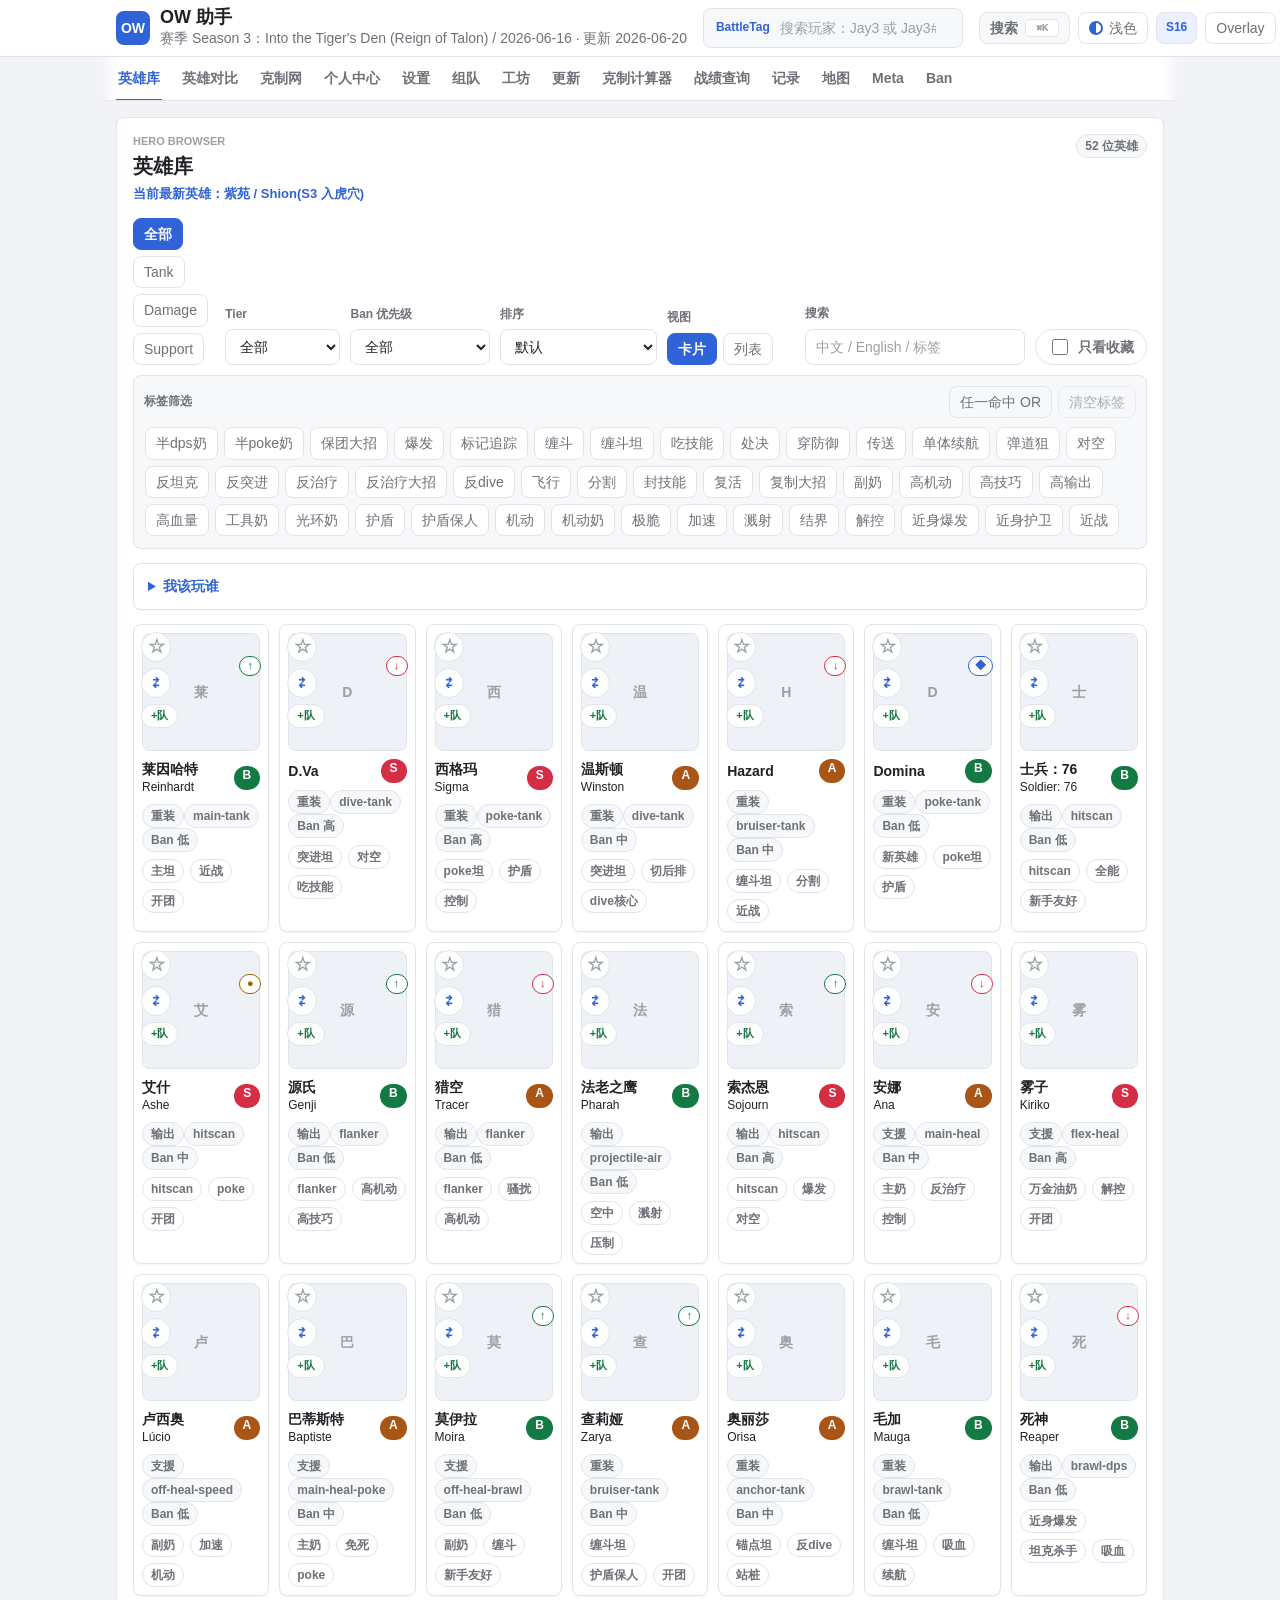
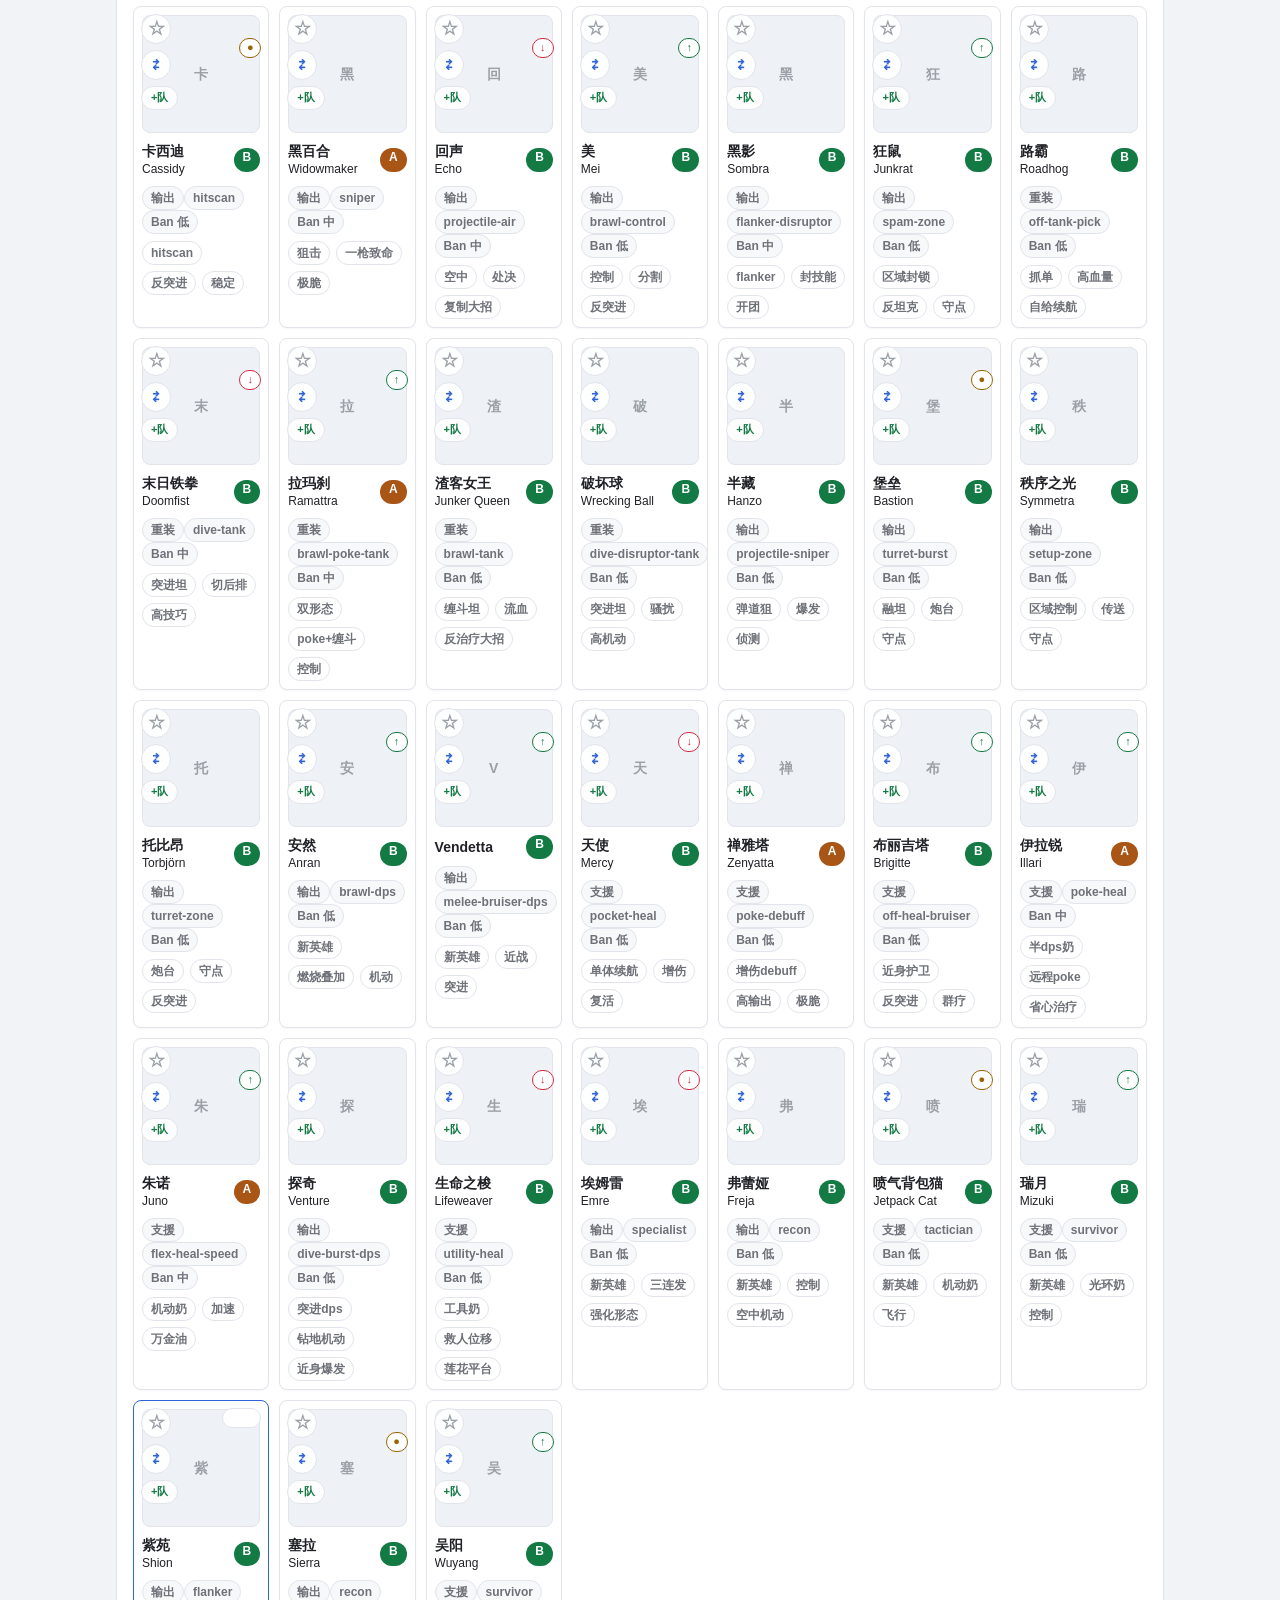
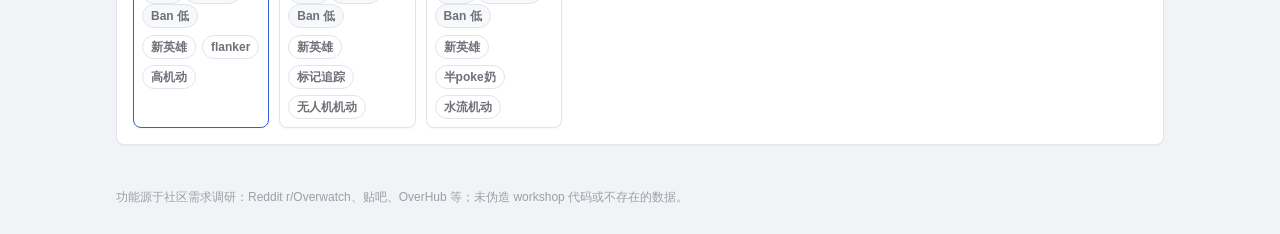
==== commit 24a5e113: "Phase 26: i18n 中英双语 UI - src/i18n.js(STRINGS zh/en + t/setLang/applyLang, ow-lang 持久化默认zh)；   index." ====
--- a/index.html
+++ b/index.html
@@ -31,60 +31,60 @@
     <script defer src="./src/theme.js"></script>
   </head>
   <body>
-    <a class="skip-link" href="#main">跳到主内容</a>
+    <a class="skip-link" href="#main" data-i18n="skipMain">跳到主内容</a>
     <header class="topbar">
       <div class="topbar-inner">
         <div class="brand">
           <div class="brand-mark" aria-hidden="true">OW</div>
           <div>
-            <h1>OW 助手</h1>
-            <p id="dataMeta">读取英雄数据中...</p>
-          </div>
-        </div>
-        <label class="top-search" aria-label="BattleTag 战绩搜索">
+            <h1 data-i18n="brandTitle">OW 助手</h1>
+            <p id="dataMeta" data-i18n="loadingHeroes">读取英雄数据中...</p>
+          </div>
+        </div>
+        <label class="top-search" aria-label="BattleTag 战绩搜索" data-i18n-aria-label="battleTagSearch">
           <span>BattleTag</span>
-          <input id="playerSearchInput" type="search" placeholder="搜索玩家：Jay3 或 Jay3#1234" autocomplete="off">
+          <input id="playerSearchInput" type="search" placeholder="搜索玩家：Jay3 或 Jay3#1234" autocomplete="off" data-i18n-placeholder="playerSearchPlaceholder">
         </label>
         <div class="top-actions">
-          <button class="cmd-open" type="button" id="cmdOpen" aria-label="打开命令面板" aria-keyshortcuts="Control+K Meta+K">
-            <span>搜索</span>
+          <button class="cmd-open" type="button" id="cmdOpen" aria-label="打开命令面板" aria-keyshortcuts="Control+K Meta+K" data-i18n-aria-label="openCommand">
+            <span data-i18n="search">搜索</span>
             <kbd>⌘K</kbd>
           </button>
-          <button class="theme-toggle" type="button" id="themeToggle" aria-label="切换深浅主题" aria-pressed="false">
+          <button class="theme-toggle" type="button" id="themeToggle" aria-label="切换深浅主题" aria-pressed="false" data-i18n-aria-label="themeToggle">
             <span class="theme-toggle-icon" aria-hidden="true"></span>
-            <span class="theme-toggle-text">浅色</span>
+            <span class="theme-toggle-text" data-i18n="themeLight">浅色</span>
           </button>
           <span class="season-pill">S16</span>
-          <a class="overlay-link" href="?overlay=1" aria-label="打开 Overlay 模式">Overlay</a>
+          <a class="overlay-link" href="?overlay=1" aria-label="打开 Overlay 模式" data-i18n-aria-label="overlayMode">Overlay</a>
         </div>
       </div>
     </header>
 
-    <nav class="view-tabs" aria-label="主导航" role="tablist">
-      <button class="view-tab is-active" type="button" data-view="heroes" id="heroesTab">英雄库</button>
-      <button class="view-tab" type="button" data-view="compare" id="compareTab">英雄对比</button>
-      <button class="view-tab" type="button" data-view="matrix" id="matrixTab">克制网</button>
-      <button class="view-tab" type="button" data-view="me" id="meTab">个人中心</button>
-      <button class="view-tab" type="button" data-view="settings" id="settingsTab">设置</button>
-      <button class="view-tab" type="button" data-view="team" id="teamTab">组队</button>
-      <button class="view-tab" type="button" data-view="workshop" id="workshopTab">工坊</button>
-      <button class="view-tab" type="button" data-view="updates" id="updatesTab">更新</button>
-      <button class="view-tab" type="button" data-view="counter" id="counterTab">克制计算器</button>
-      <button class="view-tab" type="button" data-view="profile" id="profileTab">战绩查询</button>
-      <button class="view-tab" type="button" data-view="journal" id="journalTab">记录</button>
-      <button class="view-tab" type="button" data-view="maps" id="mapsTab">地图</button>
+    <nav class="view-tabs" aria-label="主导航" role="tablist" data-i18n-aria-label="mainNav">
+      <button class="view-tab is-active" type="button" data-view="heroes" id="heroesTab" data-i18n="navHeroes">英雄库</button>
+      <button class="view-tab" type="button" data-view="compare" id="compareTab" data-i18n="navCompare">英雄对比</button>
+      <button class="view-tab" type="button" data-view="matrix" id="matrixTab" data-i18n="navMatrix">克制网</button>
+      <button class="view-tab" type="button" data-view="me" id="meTab" data-i18n="navMe">个人中心</button>
+      <button class="view-tab" type="button" data-view="settings" id="settingsTab" data-i18n="navSettings">设置</button>
+      <button class="view-tab" type="button" data-view="team" id="teamTab" data-i18n="navTeam">组队</button>
+      <button class="view-tab" type="button" data-view="workshop" id="workshopTab" data-i18n="navWorkshop">工坊</button>
+      <button class="view-tab" type="button" data-view="updates" id="updatesTab" data-i18n="navUpdates">更新</button>
+      <button class="view-tab" type="button" data-view="counter" id="counterTab" data-i18n="navCounter">克制计算器</button>
+      <button class="view-tab" type="button" data-view="profile" id="profileTab" data-i18n="navProfile">战绩查询</button>
+      <button class="view-tab" type="button" data-view="journal" id="journalTab" data-i18n="navJournal">记录</button>
+      <button class="view-tab" type="button" data-view="maps" id="mapsTab" data-i18n="navMaps">地图</button>
       <button class="view-tab" type="button" data-view="meta" id="metaTab">Meta</button>
       <button class="view-tab" type="button" data-view="ban" id="banTab">Ban</button>
     </nav>
 
     <main class="app-shell" id="main" tabindex="-1">
-      <section class="overlay-shell" id="overlayView" hidden aria-label="Overlay 精简模式">
+      <section class="overlay-shell" id="overlayView" hidden aria-label="Overlay 精简模式" data-i18n-aria-label="overlayMode">
         <div class="overlay-head">
           <div>
             <p class="eyebrow">Overlay</p>
-            <h2>对局速查</h2>
-          </div>
-          <a class="ghost-link" href="./">完整模式</a>
+            <h2 data-i18n="overlayQuick">对局速查</h2>
+          </div>
+          <a class="ghost-link" href="./" data-i18n="fullMode">完整模式</a>
         </div>
         <div class="overlay-grid">
           <div class="overlay-counter" id="overlayCounterMount"></div>
@@ -96,15 +96,15 @@
         <div class="section-head">
           <div>
             <p class="eyebrow">Hero Browser</p>
-            <h2 id="heroesTitle">英雄库</h2>
-            <p class="latest-hero-line" id="latestHeroLine">当前最新英雄：读取中...</p>
+            <h2 id="heroesTitle" data-i18n="navHeroes">英雄库</h2>
+            <p class="latest-hero-line" id="latestHeroLine" data-i18n="latestHeroLoading">当前最新英雄：读取中...</p>
           </div>
           <span class="count-pill" id="heroCount">0 位英雄</span>
         </div>
 
-        <div class="toolbar" aria-label="英雄筛选">
-          <div class="segmented" id="roleTabs" role="tablist" aria-label="职业筛选">
-            <button class="is-active" type="button" data-role="all">全部</button>
+        <div class="toolbar" aria-label="英雄筛选" data-i18n-aria-label="heroFilter">
+          <div class="segmented" id="roleTabs" role="tablist" aria-label="职业筛选" data-i18n-aria-label="roleFilter">
+            <button class="is-active" type="button" data-role="all" data-i18n="all">全部</button>
             <button type="button" data-role="tank">Tank</button>
             <button type="button" data-role="damage">Damage</button>
             <button type="button" data-role="support">Support</button>
@@ -112,7 +112,7 @@
           <label class="field">
             <span>Tier</span>
             <select id="tierFilter">
-              <option value="all">全部</option>
+              <option value="all" data-i18n="all">全部</option>
               <option value="S">S</option>
               <option value="A">A</option>
               <option value="B">B</option>
@@ -120,63 +120,63 @@
             </select>
           </label>
           <label class="field">
-            <span>Ban 优先级</span>
+            <span data-i18n="banPriority">Ban 优先级</span>
             <select id="banFilter">
-              <option value="all">全部</option>
+              <option value="all" data-i18n="all">全部</option>
               <option value="high">high</option>
               <option value="medium">medium</option>
               <option value="low">low</option>
             </select>
           </label>
           <label class="field">
-            <span>排序</span>
+            <span data-i18n="sort">排序</span>
             <select id="heroSortFilter">
-              <option value="default">默认</option>
-              <option value="tier">Tier 高→低</option>
-              <option value="diff-asc">难度 低→高</option>
-              <option value="diff-desc">难度 高→低</option>
-              <option value="hp-desc">总有效生命 高→低</option>
-              <option value="name">名称 A→Z</option>
+              <option value="default" data-i18n="sortDefault">默认</option>
+              <option value="tier" data-i18n="sortTier">Tier 高→低</option>
+              <option value="diff-asc" data-i18n="sortDifficultyAsc">难度 低→高</option>
+              <option value="diff-desc" data-i18n="sortDifficultyDesc">难度 高→低</option>
+              <option value="hp-desc" data-i18n="sortHpDesc">总有效生命 高→低</option>
+              <option value="name" data-i18n="sortName">名称 A→Z</option>
             </select>
           </label>
           <div class="field hero-view-field">
-            <span>视图</span>
-            <div class="segmented hero-view-toggle" id="heroViewToggle" role="group" aria-label="英雄库视图模式">
-              <button class="is-active" type="button" data-hero-view="grid" aria-pressed="true">卡片</button>
-              <button type="button" data-hero-view="list" aria-pressed="false">列表</button>
+            <span data-i18n="view">视图</span>
+            <div class="segmented hero-view-toggle" id="heroViewToggle" role="group" aria-label="英雄库视图模式" data-i18n-aria-label="heroViewMode">
+              <button class="is-active" type="button" data-hero-view="grid" aria-pressed="true" data-i18n="grid">卡片</button>
+              <button type="button" data-hero-view="list" aria-pressed="false" data-i18n="list">列表</button>
             </div>
           </div>
           <label class="field field-grow">
-            <span>搜索</span>
-            <input id="searchInput" type="search" placeholder="中文 / English / 标签">
+            <span data-i18n="search">搜索</span>
+            <input id="searchInput" type="search" placeholder="中文 / English / 标签" data-i18n-placeholder="heroSearchPlaceholder">
           </label>
           <label class="favorite-filter">
             <input id="favoriteOnlyToggle" type="checkbox">
-            <span>只看收藏</span>
+            <span data-i18n="favoriteOnly">只看收藏</span>
           </label>
         </div>
 
         <div class="tag-filter-panel" aria-labelledby="heroTagFilterLabel">
           <div class="tag-filter-head">
-            <span id="heroTagFilterLabel">标签筛选</span>
+            <span id="heroTagFilterLabel" data-i18n="tagFilter">标签筛选</span>
             <div class="tag-filter-actions">
-              <button class="ghost-btn tag-match-toggle" type="button" id="tagMatchToggle" aria-pressed="false">任一命中 OR</button>
-              <button class="ghost-btn" type="button" id="clearTagFilters" disabled>清空标签</button>
+              <button class="ghost-btn tag-match-toggle" type="button" id="tagMatchToggle" aria-pressed="false" data-i18n="tagAny">任一命中 OR</button>
+              <button class="ghost-btn" type="button" id="clearTagFilters" disabled data-i18n="clearTags">清空标签</button>
             </div>
           </div>
           <div class="tag-filter-list" id="heroTagFilters" role="group" aria-labelledby="heroTagFilterLabel"></div>
         </div>
 
         <details class="advisor-panel" id="heroRecommendPanel">
-          <summary>我该玩谁</summary>
-          <div class="recommend-controls" aria-label="新手英雄推荐器">
-            <label class="field">
-              <span>职业</span>
+          <summary data-i18n="beginnerAdvisor">我该玩谁</summary>
+          <div class="recommend-controls" aria-label="新手英雄推荐器" data-i18n-aria-label="beginnerAdvisorLabel">
+            <label class="field">
+              <span data-i18n="role">职业</span>
               <select id="recommendRole">
-                <option value="all">任意</option>
-                <option value="tank">重装</option>
-                <option value="damage">输出</option>
-                <option value="support">辅助</option>
+                <option value="all" data-i18n="any">任意</option>
+                <option value="tank" data-i18n="roleTank">重装</option>
+                <option value="damage" data-i18n="roleDamage">输出</option>
+                <option value="support" data-i18n="roleSupportAlt">辅助</option>
               </select>
             </label>
             <label class="field">
@@ -184,9 +184,9 @@
               <input id="recommendDifficulty" type="range" min="1" max="5" value="2">
             </label>
             <label class="field">
-              <span>风格标签</span>
+              <span data-i18n="styleTag">风格标签</span>
               <select id="recommendTag">
-                <option value="all">不限</option>
+                <option value="all" data-i18n="unlimited">不限</option>
               </select>
             </label>
           </div>
@@ -194,14 +194,14 @@
         </details>
 
         <div class="hero-grid" id="heroGrid" aria-live="polite" aria-busy="false"></div>
-        <p class="empty-state" id="heroEmpty" aria-live="polite" hidden>没有符合条件的英雄。</p>
+        <p class="empty-state" id="heroEmpty" aria-live="polite" hidden data-i18n="noHeroMatch">没有符合条件的英雄。</p>
       </section>
 
       <section class="panel view" id="compareView" aria-labelledby="compareTitle">
         <div class="section-head">
           <div>
             <p class="eyebrow">Hero Compare</p>
-            <h2 id="compareTitle">英雄对比</h2>
+            <h2 id="compareTitle" data-i18n="navCompare">英雄对比</h2>
           </div>
           <span class="count-pill" id="compareCount">0 / 4</span>
         </div>
@@ -212,23 +212,23 @@
         <div class="section-head">
           <div>
             <p class="eyebrow">Counter Matrix</p>
-            <h2 id="matrixTitle">克制网</h2>
+            <h2 id="matrixTitle" data-i18n="navMatrix">克制网</h2>
           </div>
           <span class="count-pill" id="matrixCount">0 位英雄</span>
         </div>
-        <div class="toolbar matrix-toolbar" aria-label="克制网筛选">
+        <div class="toolbar matrix-toolbar" aria-label="克制网筛选" data-i18n-aria-label="heroFilter">
           <div class="field matrix-role-field">
-            <span>职业</span>
-            <div class="segmented" id="matrixRoleTabs" role="group" aria-label="克制网职业筛选">
-              <button class="is-active" type="button" data-matrix-role="all" aria-pressed="true">全部</button>
-              <button type="button" data-matrix-role="tank" aria-pressed="false">坦</button>
-              <button type="button" data-matrix-role="damage" aria-pressed="false">输出</button>
-              <button type="button" data-matrix-role="support" aria-pressed="false">辅</button>
+            <span data-i18n="role">职业</span>
+            <div class="segmented" id="matrixRoleTabs" role="group" aria-label="克制网职业筛选" data-i18n-aria-label="roleFilter">
+              <button class="is-active" type="button" data-matrix-role="all" aria-pressed="true" data-i18n="all">全部</button>
+              <button type="button" data-matrix-role="tank" aria-pressed="false" data-i18n="shortTank">坦</button>
+              <button type="button" data-matrix-role="damage" aria-pressed="false" data-i18n="roleDamage">输出</button>
+              <button type="button" data-matrix-role="support" aria-pressed="false" data-i18n="shortSupport">辅</button>
             </div>
           </div>
           <label class="field field-grow">
-            <span>搜索</span>
-            <input id="matrixSearchInput" type="search" placeholder="英雄中文 / English / id">
+            <span data-i18n="search">搜索</span>
+            <input id="matrixSearchInput" type="search" placeholder="英雄中文 / English / id" data-i18n-placeholder="heroSearchPlaceholder">
           </label>
         </div>
         <div class="matrix-content" id="matrixContent" aria-live="polite"></div>
@@ -238,7 +238,7 @@
         <div class="section-head">
           <div>
             <p class="eyebrow">Team Builder</p>
-            <h2 id="teamTitle">组队 · 阵容分析</h2>
+            <h2 id="teamTitle" data-i18n="teamTitle">组队 · 阵容分析</h2>
           </div>
           <span class="count-pill" id="teamCount">0 / 5</span>
         </div>
@@ -249,7 +249,7 @@
         <div class="section-head">
           <div>
             <p class="eyebrow">Profile</p>
-            <h2 id="meTitle">个人中心</h2>
+            <h2 id="meTitle" data-i18n="navMe">个人中心</h2>
           </div>
         </div>
         <div class="me-content" id="meContent" aria-live="polite"></div>
@@ -259,9 +259,9 @@
         <div class="section-head">
           <div>
             <p class="eyebrow">Settings</p>
-            <h2 id="settingsTitle">设置</h2>
-          </div>
-          <span class="count-pill">偏好与关于</span>
+            <h2 id="settingsTitle" data-i18n="navSettings">设置</h2>
+          </div>
+          <span class="count-pill" data-i18n="settingsSubtitle">偏好与关于</span>
         </div>
         <div class="settings-content" id="settingsContent" aria-live="polite"></div>
       </section>
@@ -270,7 +270,7 @@
         <div class="section-head">
           <div>
             <p class="eyebrow">Workshop</p>
-            <h2 id="workshopTitle">工坊代码</h2>
+            <h2 id="workshopTitle" data-i18n="workshopTitle">工坊代码</h2>
           </div>
         </div>
         <div class="workshop-content" id="workshopContent" aria-live="polite"></div>
@@ -280,14 +280,14 @@
         <div class="section-head">
           <div>
             <p class="eyebrow">Updates</p>
-            <h2 id="updatesTitle">更新</h2>
-          </div>
-          <span class="count-pill">2026 英雄与补丁</span>
+            <h2 id="updatesTitle" data-i18n="navUpdates">更新</h2>
+          </div>
+          <span class="count-pill" data-i18n="updatesSubtitle">2026 英雄与补丁</span>
         </div>
 
         <section class="updates-section" aria-labelledby="timelineTitle">
           <div class="subsection-head">
-            <h3 id="timelineTitle">英雄时间线</h3>
+            <h3 id="timelineTitle" data-i18n="timelineTitle">英雄时间线</h3>
             <span class="badge">2026 新英雄</span>
           </div>
           <div class="timeline-grid" id="updatesTimeline" aria-live="polite"></div>
@@ -295,27 +295,27 @@
 
         <section class="updates-section" aria-labelledby="patchLogTitle">
           <div class="subsection-head">
-            <h3 id="patchLogTitle">补丁日志</h3>
-          </div>
-          <div class="toolbar patch-toolbar" aria-label="补丁筛选">
-            <label class="field">
-              <span>职业</span>
+            <h3 id="patchLogTitle" data-i18n="patchLogTitle">补丁日志</h3>
+          </div>
+          <div class="toolbar patch-toolbar" aria-label="补丁筛选" data-i18n-aria-label="heroFilter">
+            <label class="field">
+              <span data-i18n="role">职业</span>
               <select id="patchRoleFilter">
-                <option value="all">全部</option>
-                <option value="tank">重装</option>
-                <option value="damage">输出</option>
-                <option value="support">支援</option>
+                <option value="all" data-i18n="all">全部</option>
+                <option value="tank" data-i18n="roleTank">重装</option>
+                <option value="damage" data-i18n="roleDamage">输出</option>
+                <option value="support" data-i18n="roleSupport">支援</option>
               </select>
             </label>
             <label class="field">
-              <span>类型</span>
+              <span data-i18n="type">类型</span>
               <select id="patchTypeFilter">
-                <option value="all">全部</option>
+                <option value="all" data-i18n="all">全部</option>
               </select>
             </label>
             <label class="field field-grow">
-              <span>搜索</span>
-              <input id="patchSearchInput" type="search" placeholder="英雄名 / 改动文本">
+              <span data-i18n="search">搜索</span>
+              <input id="patchSearchInput" type="search" placeholder="英雄名 / 改动文本" data-i18n-placeholder="patchSearchPlaceholder">
             </label>
           </div>
           <div class="patch-list" id="patchList" aria-live="polite"></div>
@@ -327,28 +327,28 @@
         <div class="section-head">
           <div>
             <p class="eyebrow">Counter Calculator</p>
-            <h2 id="counterTitle">克制计算器</h2>
-          </div>
-          <span class="count-pill">1-5 个敌方英雄</span>
+            <h2 id="counterTitle" data-i18n="navCounter">克制计算器</h2>
+          </div>
+          <span class="count-pill" data-i18n="counterSubtitle">1-5 个敌方英雄</span>
         </div>
         <div class="counter-layout">
           <div class="counter-picker">
             <label class="field">
-              <span>输入敌方阵容</span>
-              <input id="enemyInput" type="text" placeholder="例：D.Va, 法老之鹰, ana">
-            </label>
-            <label class="field">
-              <span>我当前英雄</span>
+              <span data-i18n="enemyInputLabel">输入敌方阵容</span>
+              <input id="enemyInput" type="text" placeholder="例：D.Va, 法老之鹰, ana" data-i18n-placeholder="enemyInputPlaceholder">
+            </label>
+            <label class="field">
+              <span data-i18n="currentHero">我当前英雄</span>
               <select id="currentHeroSelect">
-                <option value="">先选一个本方英雄</option>
+                <option value="" data-i18n="selectCurrentHero">先选一个本方英雄</option>
               </select>
             </label>
             <div class="mini-actions">
-              <button class="primary-btn" type="button" id="runCounter">计算推荐</button>
-              <button class="ghost-btn" type="button" id="clearCounter">清空</button>
+              <button class="primary-btn" type="button" id="runCounter" data-i18n="calculateRecommendation">计算推荐</button>
+              <button class="ghost-btn" type="button" id="clearCounter" data-i18n="clear">清空</button>
             </div>
             <div class="selected-list" id="selectedEnemies" aria-live="polite"></div>
-            <div class="chip-grid" id="enemyChips" aria-label="选择敌方英雄"></div>
+            <div class="chip-grid" id="enemyChips" aria-label="选择敌方英雄" data-i18n-aria-label="chooseEnemyHeroes"></div>
           </div>
           <div class="counter-results" id="counterResults" aria-live="polite"></div>
         </div>
@@ -358,16 +358,16 @@
         <div class="section-head">
           <div>
             <p class="eyebrow">Player Search</p>
-            <h2 id="profileTitle">战绩查询</h2>
+            <h2 id="profileTitle" data-i18n="navProfile">战绩查询</h2>
           </div>
           <span class="count-pill" id="profileStatus">OverFast API</span>
         </div>
         <div class="profile-search-grid">
           <div class="field">
-            <span>平台</span>
-            <div class="segmented" id="platformTabs" aria-label="平台切换">
+            <span data-i18n="platform">平台</span>
+            <div class="segmented" id="platformTabs" aria-label="平台切换" data-i18n-aria-label="platform">
               <button class="is-active" type="button" data-platform="pc">PC</button>
-              <button type="button" data-platform="console">主机</button>
+              <button type="button" data-platform="console" data-i18n="console">主机</button>
             </div>
           </div>
         </div>
@@ -381,53 +381,53 @@
         <div class="section-head">
           <div>
             <p class="eyebrow">Session Journal</p>
-            <h2 id="journalTitle">对局记录</h2>
+            <h2 id="journalTitle" data-i18n="journalTitle">对局记录</h2>
           </div>
           <span class="count-pill" id="journalCount">0 局</span>
         </div>
 
         <form class="journal-form" id="journalForm">
           <fieldset class="journal-result-field">
-            <legend>本局结果</legend>
-            <div class="segmented journal-result" id="journalResultGroup" aria-label="选择本局结果">
-              <button class="is-active" type="button" data-journal-result="win" aria-pressed="true">胜</button>
-              <button type="button" data-journal-result="loss" aria-pressed="false">负</button>
-              <button type="button" data-journal-result="draw" aria-pressed="false">平</button>
+            <legend data-i18n="matchResult">本局结果</legend>
+            <div class="segmented journal-result" id="journalResultGroup" aria-label="选择本局结果" data-i18n-aria-label="matchResult">
+              <button class="is-active" type="button" data-journal-result="win" aria-pressed="true" data-i18n="win">胜</button>
+              <button type="button" data-journal-result="loss" aria-pressed="false" data-i18n="loss">负</button>
+              <button type="button" data-journal-result="draw" aria-pressed="false" data-i18n="draw">平</button>
             </div>
           </fieldset>
           <label class="field">
-            <span>我方英雄</span>
+            <span data-i18n="allyHero">我方英雄</span>
             <select id="journalHeroSelect" required>
-              <option value="">选择英雄</option>
+              <option value="" data-i18n="selectHero">选择英雄</option>
             </select>
           </label>
           <label class="field">
-            <span>地图</span>
+            <span data-i18n="map">地图</span>
             <select id="journalMapSelect" required>
-              <option value="">选择地图</option>
+              <option value="" data-i18n="selectMap">选择地图</option>
             </select>
           </label>
           <label class="field">
-            <span>敌方阵容备注</span>
-            <input id="journalEnemyNote" type="text" maxlength="120" placeholder="例：双飞 / 黑影绕后">
+            <span data-i18n="enemyNote">敌方阵容备注</span>
+            <input id="journalEnemyNote" type="text" maxlength="120" placeholder="例：双飞 / 黑影绕后" data-i18n-placeholder="enemyNotePlaceholder">
           </label>
           <label class="field field-grow">
-            <span>备注</span>
-            <textarea id="journalNote" rows="2" maxlength="240" placeholder="心情、失误点、队伍节奏"></textarea>
+            <span data-i18n="note">备注</span>
+            <textarea id="journalNote" rows="2" maxlength="240" placeholder="心情、失误点、队伍节奏" data-i18n-placeholder="notePlaceholder"></textarea>
           </label>
           <div class="journal-actions">
-            <button class="primary-btn" type="submit" id="saveJournal">保存本局</button>
-            <button class="ghost-btn" type="button" id="clearJournal">清空全部</button>
+            <button class="primary-btn" type="submit" id="saveJournal" data-i18n="saveGame">保存本局</button>
+            <button class="ghost-btn" type="button" id="clearJournal" data-i18n="clearAll">清空全部</button>
           </div>
         </form>
         <div class="journal-tools" aria-label="记录导入导出与分享">
-          <button class="ghost-btn" type="button" id="exportJournal">导出 JSON</button>
-          <button class="ghost-btn" type="button" id="importJournal">导入 JSON</button>
+          <button class="ghost-btn" type="button" id="exportJournal" data-i18n="exportJson">导出 JSON</button>
+          <button class="ghost-btn" type="button" id="importJournal" data-i18n="importJson">导入 JSON</button>
           <label class="favorite-filter journal-replace-toggle">
             <input id="replaceJournalToggle" type="checkbox">
-            <span>替换全部</span>
-          </label>
-          <button class="primary-btn" type="button" id="shareJournal">生成分享图</button>
+            <span data-i18n="replaceAll">替换全部</span>
+          </label>
+          <button class="primary-btn" type="button" id="shareJournal" data-i18n="shareImage">生成分享图</button>
           <input class="sr-only" id="journalImportFile" type="file" accept=".json,application/json">
           <canvas class="share-canvas" id="journalShareCanvas" width="1080" height="1350" aria-hidden="true"></canvas>
         </div>
@@ -438,13 +438,13 @@
         <div class="journal-tables">
           <section class="journal-block" aria-labelledby="journalHeroStatsTitle">
             <div class="subsection-head">
-              <h3 id="journalHeroStatsTitle">按英雄趋势</h3>
+              <h3 id="journalHeroStatsTitle" data-i18n="heroTrend">按英雄趋势</h3>
             </div>
             <div class="stats-table-wrap" id="journalHeroTable"></div>
           </section>
           <section class="journal-block" aria-labelledby="journalMapStatsTitle">
             <div class="subsection-head">
-              <h3 id="journalMapStatsTitle">按地图趋势</h3>
+              <h3 id="journalMapStatsTitle" data-i18n="mapTrend">按地图趋势</h3>
             </div>
             <div class="stats-table-wrap" id="journalMapTable"></div>
           </section>
@@ -452,11 +452,11 @@
 
         <section class="journal-block" aria-labelledby="journalListTitle">
           <div class="subsection-head">
-            <h3 id="journalListTitle">最近记录</h3>
-            <span class="badge">平局不计入胜率分母</span>
+            <h3 id="journalListTitle" data-i18n="recentRecords">最近记录</h3>
+            <span class="badge" data-i18n="drawExcluded">平局不计入胜率分母</span>
           </div>
           <div class="journal-list" id="journalList"></div>
-          <p class="empty-state" id="journalEmpty" aria-live="polite" hidden>记录你的第一局，长期看胜率趋势。</p>
+          <p class="empty-state" id="journalEmpty" aria-live="polite" hidden data-i18n="firstJournal">记录你的第一局，长期看胜率趋势。</p>
         </section>
       </section>
 
@@ -464,13 +464,13 @@
         <div class="section-head">
           <div>
             <p class="eyebrow">Maps</p>
-            <h2 id="mapsTitle">地图</h2>
+            <h2 id="mapsTitle" data-i18n="navMaps">地图</h2>
           </div>
           <span class="count-pill" id="mapCount">0 张地图</span>
         </div>
         <div class="toolbar maps-toolbar">
           <div class="segmented" id="mapModeTabs" aria-label="地图模式筛选">
-            <button class="is-active" type="button" data-mode="all">全部</button>
+            <button class="is-active" type="button" data-mode="all" data-i18n="all">全部</button>
           </div>
         </div>
         <div class="api-state" id="mapsState" aria-live="polite"></div>
@@ -482,9 +482,9 @@
         <div class="section-head">
           <div>
             <p class="eyebrow">Meta Dashboard</p>
-            <h2 id="metaTitle">Meta 仪表盘</h2>
-          </div>
-          <span class="count-pill">本地英雄数据聚合</span>
+            <h2 id="metaTitle" data-i18n="metaTitle">Meta 仪表盘</h2>
+          </div>
+          <span class="count-pill" data-i18n="localMetaSubtitle">本地英雄数据聚合</span>
         </div>
         <div class="meta-layout">
           <div id="metaSeasonNote"></div>
@@ -499,7 +499,7 @@
         <div class="section-head">
           <div>
             <p class="eyebrow">Ban Assistant</p>
-            <h2 id="banTitle">当前建议 Ban 名单</h2>
+            <h2 id="banTitle" data-i18n="banTitle">当前建议 Ban 名单</h2>
           </div>
           <span class="count-pill" id="banCount">0 条建议</span>
         </div>
@@ -507,31 +507,31 @@
       </section>
     </main>
 
-    <aside class="compare-tray" id="compareTray" aria-label="英雄对比盘" hidden></aside>
+    <aside class="compare-tray" id="compareTray" aria-label="英雄对比盘" hidden data-i18n-aria-label="navCompare"></aside>
 
     <footer class="site-footer">
-      <p>功能源于社区需求调研：Reddit r/Overwatch、贴吧、OverHub 等；未伪造 workshop 代码或不存在的数据。</p>
+      <p data-i18n="footer">功能源于社区需求调研：Reddit r/Overwatch、贴吧、OverHub 等；未伪造 workshop 代码或不存在的数据。</p>
     </footer>
 
     <aside class="cmd-palette" id="cmdPalette" hidden aria-hidden="true">
       <div class="cmd-scrim" data-cmd-close></div>
-      <div class="cmd-dialog" id="cmdDialog" role="dialog" aria-modal="true" aria-label="命令面板" tabindex="-1">
+      <div class="cmd-dialog" id="cmdDialog" role="dialog" aria-modal="true" aria-label="命令面板" tabindex="-1" data-i18n-aria-label="commandPanel">
         <div class="cmd-head">
           <label class="cmd-search" for="cmdInput">
-            <span class="sr-only">搜索命令</span>
-            <input id="cmdInput" type="search" placeholder="搜索英雄、视图或 BattleTag" autocomplete="off" role="combobox" aria-controls="cmdResults" aria-expanded="true" aria-autocomplete="list">
-          </label>
-          <button class="icon-btn cmd-close" type="button" id="cmdClose" aria-label="关闭命令面板">×</button>
-        </div>
-        <div class="cmd-results" id="cmdResults" role="listbox" aria-label="命令结果"></div>
-        <p class="cmd-empty empty-state" id="cmdEmpty" hidden>没有匹配的命令。</p>
+            <span class="sr-only" data-i18n="commandSearch">搜索命令</span>
+            <input id="cmdInput" type="search" placeholder="搜索英雄、视图或 BattleTag" autocomplete="off" role="combobox" aria-controls="cmdResults" aria-expanded="true" aria-autocomplete="list" data-i18n-placeholder="commandPlaceholder">
+          </label>
+          <button class="icon-btn cmd-close" type="button" id="cmdClose" aria-label="关闭命令面板" data-i18n-aria-label="closeCommand">×</button>
+        </div>
+        <div class="cmd-results" id="cmdResults" role="listbox" aria-label="命令结果" data-i18n-aria-label="commandResults"></div>
+        <p class="cmd-empty empty-state" id="cmdEmpty" hidden data-i18n="commandEmpty">没有匹配的命令。</p>
       </div>
     </aside>
 
-    <aside class="drawer" id="detailDrawer" aria-hidden="true" aria-label="英雄详情">
+    <aside class="drawer" id="detailDrawer" aria-hidden="true" aria-label="英雄详情" data-i18n-aria-label="heroDetail">
       <div class="drawer-scrim" id="drawerScrim"></div>
       <div class="drawer-panel" id="detailDialog" role="dialog" aria-modal="true" aria-labelledby="detailTitle" tabindex="-1">
-        <button class="icon-btn close-btn" type="button" id="closeDrawer" aria-label="关闭详情">×</button>
+        <button class="icon-btn close-btn" type="button" id="closeDrawer" aria-label="关闭详情" data-i18n-aria-label="closeDetail">×</button>
         <div id="detailContent"></div>
       </div>
     </aside>
--- a/src/styles.css
+++ b/src/styles.css
@@ -370,7 +370,11 @@
   border-bottom: 1px solid var(--border);
   background: var(--surface);
   overflow-x: auto;
+  overflow-y: hidden;
+  scroll-padding-inline: 16px;
   scrollbar-width: none;
+  -webkit-mask-image: linear-gradient(90deg, transparent 0, #000 18px, #000 calc(100% - 18px), transparent 100%);
+  mask-image: linear-gradient(90deg, transparent 0, #000 18px, #000 calc(100% - 18px), transparent 100%);
 }
 
 .view-tabs::-webkit-scrollbar {
@@ -388,6 +392,7 @@
   font-size: 14px;
   font-weight: 700;
   cursor: pointer;
+  scroll-margin-inline: 24px;
 }
 
 .view-tab::after {
@@ -890,6 +895,7 @@
   display: grid;
   grid-template-columns: repeat(auto-fill, minmax(126px, 1fr));
   gap: 10px;
+  min-width: 0;
 }
 
 .hero-list-mount {
@@ -3125,6 +3131,28 @@
   justify-content: flex-end;
 }
 
+.hero-share-btn {
+  border: 1px solid var(--border);
+  border-radius: var(--radius);
+  padding: 6px 10px;
+  background: var(--surface-2);
+  color: var(--text);
+  font-weight: 800;
+  cursor: pointer;
+}
+
+.hero-share-btn:hover {
+  border-color: var(--primary);
+  color: var(--primary);
+}
+
+.hero-share-status {
+  min-height: 20px;
+  margin: -4px 0 8px;
+  color: var(--text-2);
+  font-size: 13px;
+}
+
 .detail-section {
   margin-top: 10px;
   border: 1px solid var(--border);
@@ -3279,13 +3307,15 @@
 
   .view-tabs {
     position: static;
-    flex-wrap: wrap;
-    gap: 0 14px;
+    flex-wrap: nowrap;
+    gap: 14px;
     padding-top: 4px;
+    padding-bottom: 0;
   }
 
   .view-tab {
-    min-height: 38px;
+    min-height: 40px;
+    padding-inline: 4px;
   }
 
   .app-shell {
@@ -3310,6 +3340,68 @@
     grid-template-columns: repeat(auto-fill, minmax(104px, 1fr));
   }
 
+  .theme-toggle,
+  .cmd-open,
+  .overlay-link,
+  .ghost-link,
+  .season-pill,
+  .favorite-filter,
+  input,
+  select,
+  textarea,
+  .segmented button,
+  .primary-btn,
+  .ghost-btn,
+  .hero-link,
+  .select-chip,
+  .selected-chip,
+  .recent-chip,
+  .table-sort,
+  .ban-mini,
+  .workshop-code,
+  .hero-share-btn,
+  .journal-replace-toggle {
+    min-height: 40px;
+  }
+
+  .favorite-btn,
+  .compare-btn,
+  .team-btn,
+  .icon-btn,
+  .portrait-btn,
+  .journal-delete {
+    min-width: 40px;
+    min-height: 40px;
+  }
+
+  .favorite-btn,
+  .compare-btn {
+    width: 40px;
+    height: 40px;
+  }
+
+  .team-btn {
+    height: 40px;
+    padding-inline: 10px;
+  }
+
+  .hero-card .compare-btn {
+    top: 51px;
+  }
+
+  .hero-card .team-btn {
+    top: 95px;
+  }
+
+  .corner-badge {
+    min-height: 24px;
+    padding-inline: 7px;
+  }
+
+  .recent-corner {
+    top: 35px;
+  }
+
   .timeline-grid,
   .player-results,
   .recommend-results,
@@ -3356,6 +3448,22 @@
     grid-template-columns: 1fr;
     gap: 4px;
   }
+
+  .workshop-code-row,
+  .me-bt-row,
+  .settings-update-row,
+  .meta-strong-item {
+    grid-template-columns: 1fr;
+  }
+
+  .workshop-code,
+  .settings-github {
+    width: 100%;
+  }
+
+  .meta-table {
+    min-width: 560px;
+  }
 }
 
 @media (max-width: 375px) {
@@ -3403,7 +3511,36 @@
   }
 
   .hero-card {
-    padding: 7px;
+    padding: 51px 7px 7px;
+  }
+
+  .hero-card-body {
+    gap: 6px;
+  }
+
+  .hero-title-row {
+    padding-right: 34px;
+  }
+
+  .favorite-btn,
+  .compare-btn,
+  .team-btn {
+    box-shadow: 0 1px 4px rgba(15, 23, 42, .12);
+  }
+
+  .hero-card .favorite-btn,
+  .hero-card .compare-btn,
+  .hero-card .team-btn {
+    top: 7px;
+  }
+
+  .hero-card .compare-btn {
+    left: 51px;
+  }
+
+  .hero-card .team-btn {
+    left: 95px;
+    max-width: calc(100% - 102px);
   }
 
   .compare-tray {
